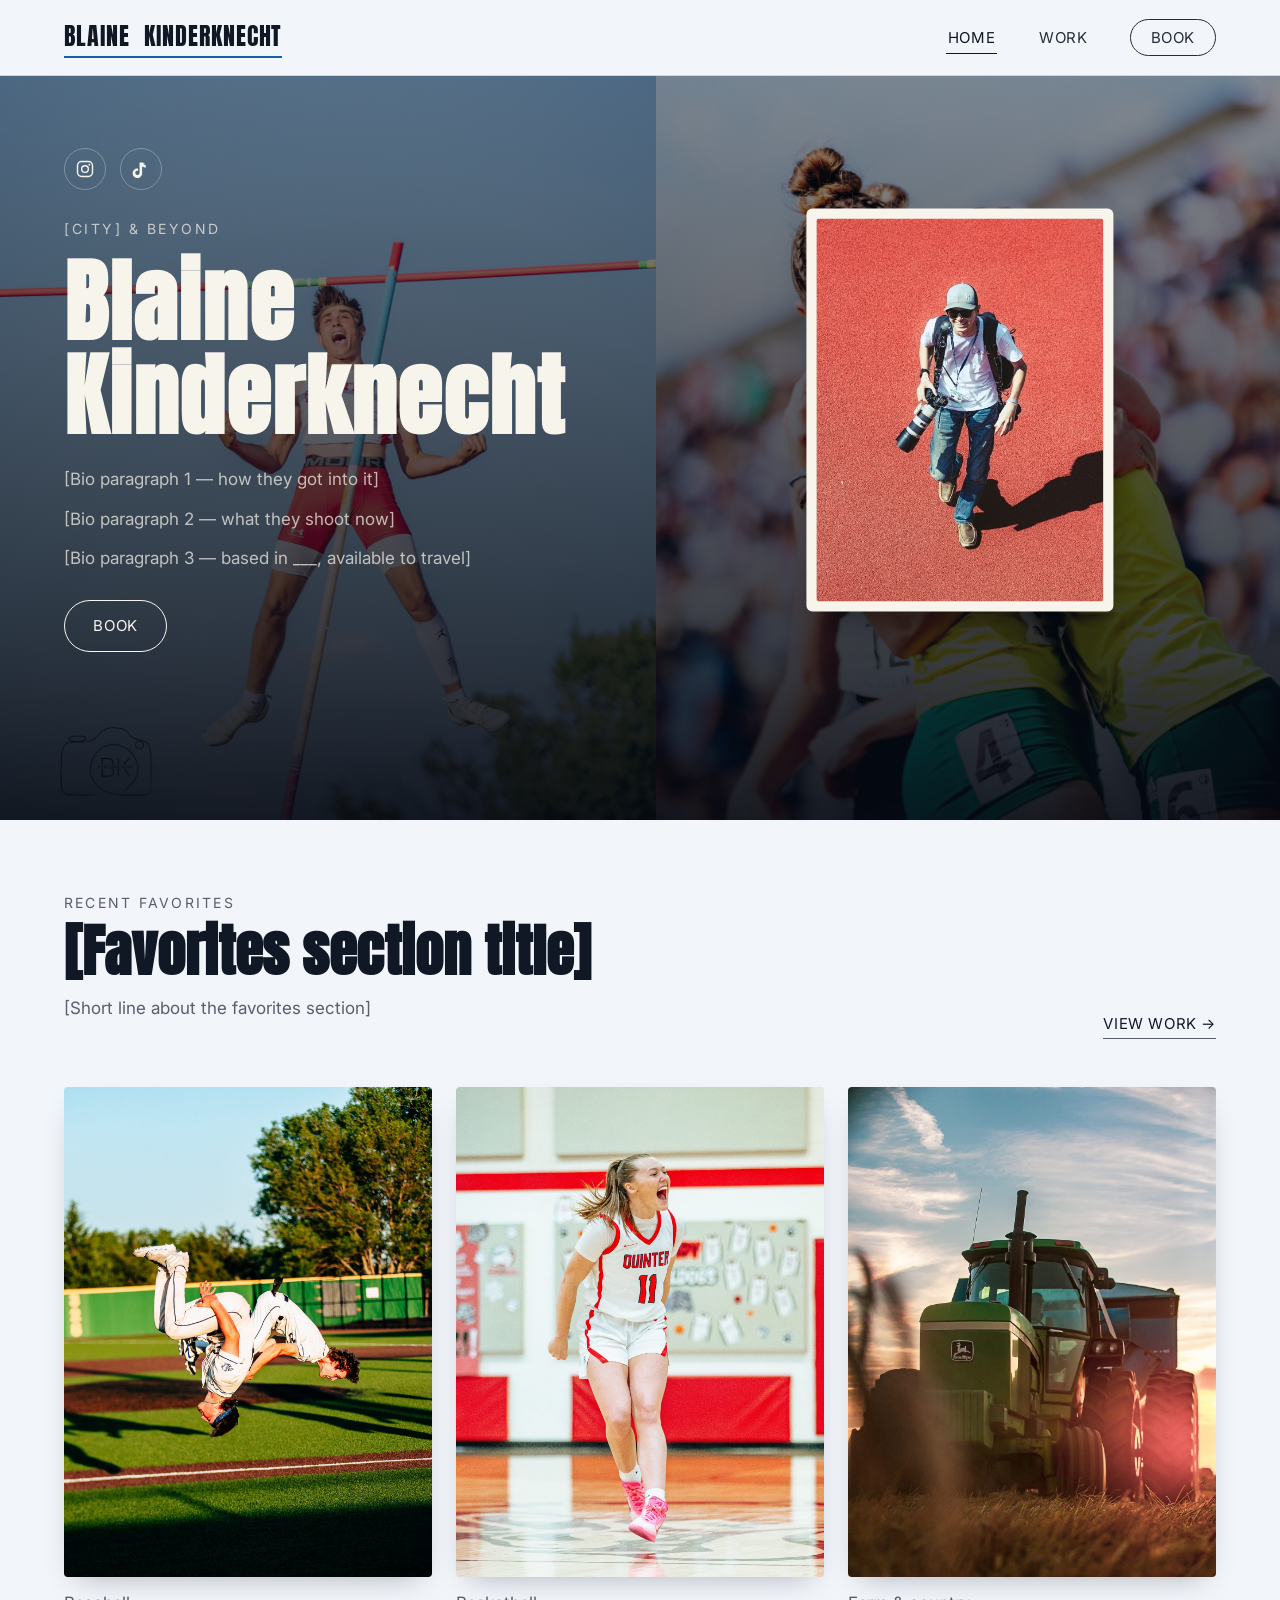
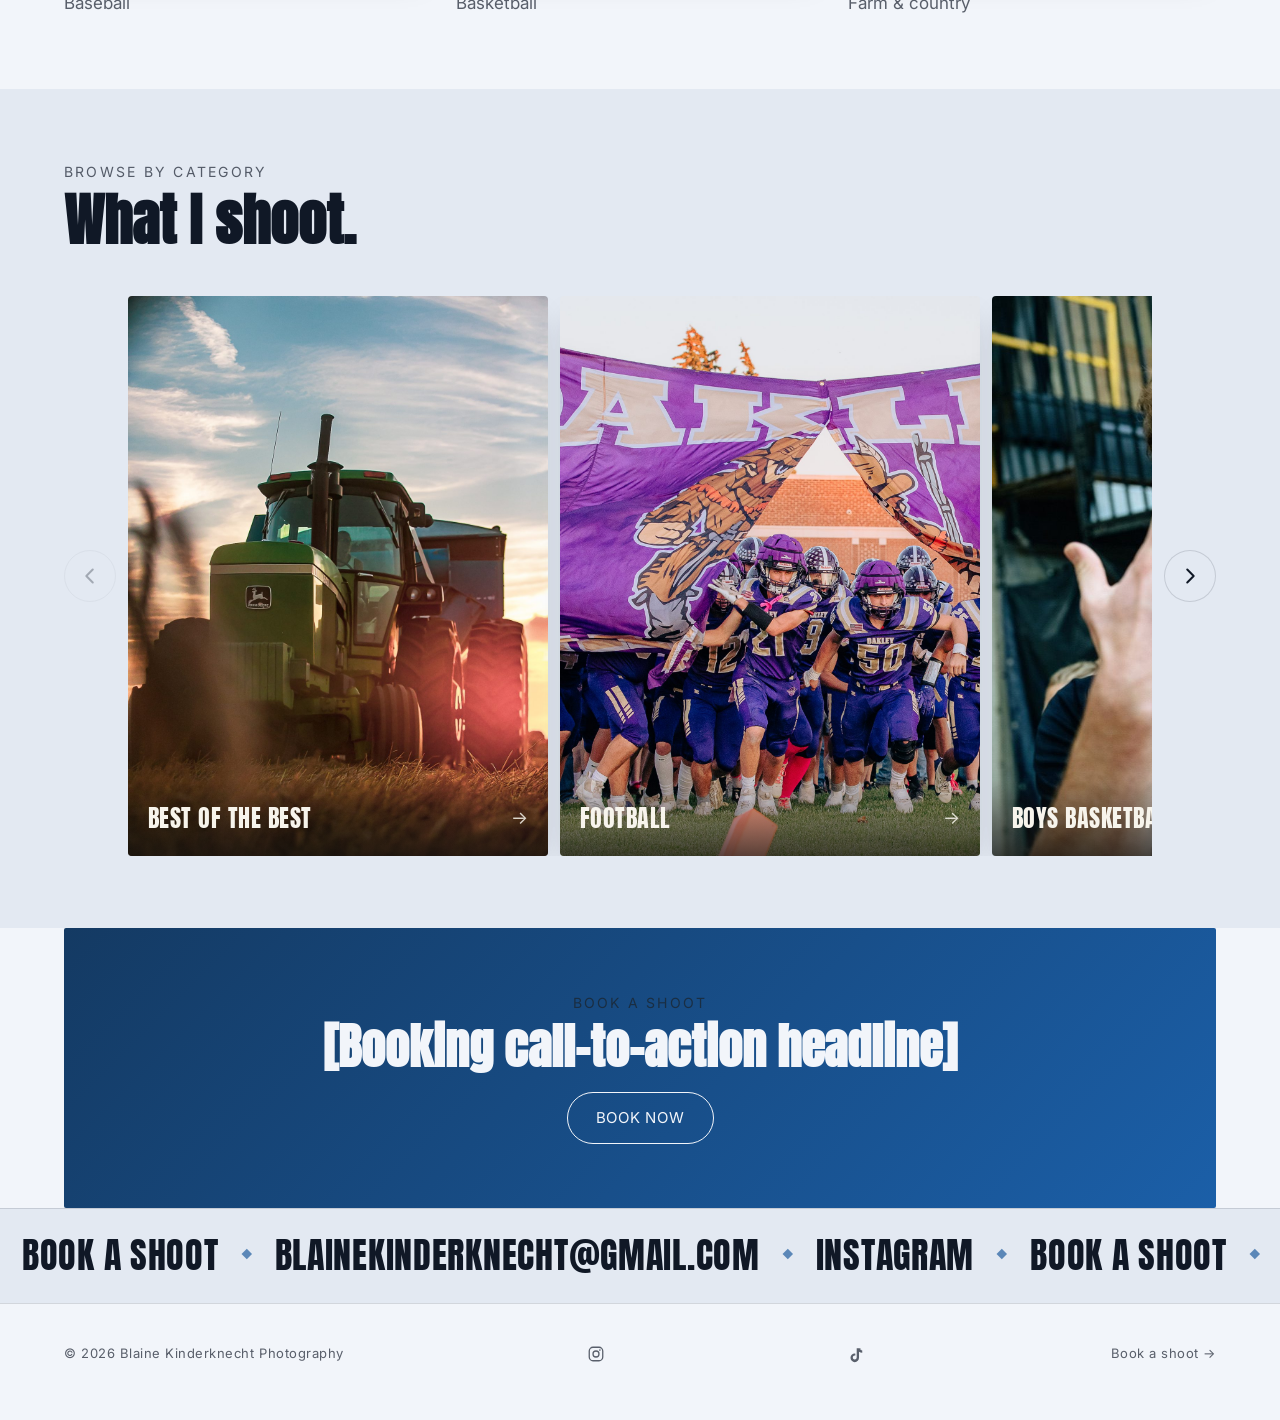
==== index.html @ 85025565 "Fold About into homepage (Sawyer-style photo hero), tighten density, curate photos - Deletes about.h" ====
<!DOCTYPE html>
<html lang="en">
<head>
<meta charset="UTF-8">
<meta name="viewport" content="width=device-width, initial-scale=1.0">
<title>Blaine Kinderknecht — Sports Photographer, Western Kansas</title>
<meta name="description" content="Sports photography based in Western Kansas — high school games, action shots, and prints available. Book Blaine Kinderknecht for your next game.">
<link rel="canonical" href="https://REPLACE-WITH-CLIENT-DOMAIN.netlify.app/">
<meta property="og:type" content="website">
<meta property="og:site_name" content="Blaine Kinderknecht">
<meta property="og:title" content="Blaine Kinderknecht — Sports Photographer, Western Kansas">
<meta property="og:description" content="Sports photography based in Western Kansas — high school games, action shots, and prints available. Book Blaine Kinderknecht for your next game.">
<meta property="og:image" content="https://REPLACE-WITH-CLIENT-DOMAIN.netlify.app/assets/photos/featured-26.jpg">
<meta property="og:url" content="https://REPLACE-WITH-CLIENT-DOMAIN.netlify.app/">
<meta name="twitter:card" content="summary_large_image">
<meta name="twitter:title" content="Blaine Kinderknecht — Sports Photographer, Western Kansas">
<meta name="twitter:description" content="Sports photography based in Western Kansas — high school games, action shots, and prints available. Book Blaine Kinderknecht for your next game.">
<meta name="twitter:image" content="https://REPLACE-WITH-CLIENT-DOMAIN.netlify.app/assets/photos/featured-26.jpg">
<link rel="icon" href="assets/mark.svg" type="image/svg+xml">
<link rel="preconnect" href="https://fonts.googleapis.com">
<link rel="preconnect" href="https://fonts.gstatic.com" crossorigin>
<link href="https://fonts.googleapis.com/css2?family=Anton&family=Inter:wght@400;500&display=swap" rel="stylesheet">
<link rel="stylesheet" href="styles.css?v=7">

<!-- Structured data — tells search engines this is a real local business,
     not just a photo page. Ported from Sawyer's site (2026-07-30 SEO pass),
     filled in with only confirmed facts from the build handoff (Western
     Kansas, sports + prints). City, phone, and TikTok are unconfirmed —
     left bracketed rather than guessed. Heads up: email/phone here
     duplicate content/settings.json and the CMS never rewrites HTML, so
     update this block too if Blaine changes either through the Settings
     panel. -->
<script type="application/ld+json">
{
  "@context": "https://schema.org",
  "@type": "ProfessionalService",
  "@id": "https://REPLACE-WITH-CLIENT-DOMAIN.netlify.app/#business",
  "name": "Blaine Kinderknecht",
  "alternateName": "Blaine Kinderknecht Photography",
  "description": "Sports photography based in Western Kansas — high school games, action photography, and prints available.",
  "url": "https://REPLACE-WITH-CLIENT-DOMAIN.netlify.app/",
  "image": "https://REPLACE-WITH-CLIENT-DOMAIN.netlify.app/assets/photos/featured-26.jpg",
  "email": "blainekinderknecht@gmail.com",
  "telephone": "[CONTACT_PHONE]",
  "address": {
    "@type": "PostalAddress",
    "addressLocality": "[City]",
    "addressRegion": "KS",
    "addressCountry": "US"
  },
  "areaServed": [
    { "@type": "State", "name": "Kansas" }
  ],
  "serviceType": "Sports photography",
  "founder": {
    "@type": "Person",
    "name": "Blaine Kinderknecht"
  },
  "sameAs": [
    "https://www.instagram.com/_bkinderknecht/"
  ]
}
</script>

<!-- Person markup for Blaine, pointed at the business entity above via
     #business. Lived on about.html until that page was folded into
     this one (see .hero-intro below), so the structured data moved
     here rather than being lost with the page. -->
<script type="application/ld+json">
{
  "@context": "https://schema.org",
  "@type": "Person",
  "name": "Blaine Kinderknecht",
  "jobTitle": "Photographer",
  "url": "https://REPLACE-WITH-CLIENT-DOMAIN.netlify.app/",
  "image": "https://REPLACE-WITH-CLIENT-DOMAIN.netlify.app/assets/photos/blaine-portrait.jpg",
  "worksFor": { "@id": "https://REPLACE-WITH-CLIENT-DOMAIN.netlify.app/#business" },
  "homeLocation": {
    "@type": "Place",
    "address": {
      "@type": "PostalAddress",
      "addressLocality": "[City]",
      "addressRegion": "KS",
      "addressCountry": "US"
    }
  },
  "sameAs": [
    "https://www.instagram.com/_bkinderknecht/"
  ]
}
</script>
</head>
<body>

<nav class="site-nav">
  <a href="index.html" class="wordmark">Blaine Kinderknecht</a>
  <button class="nav-toggle" aria-label="Toggle navigation" aria-expanded="false">&#9776;</button>
  <ul class="nav-links">
    <li><a href="index.html" aria-current="page">Home</a></li>
    <li><a href="gallery.html">Work</a></li>
    <li><a href="contact.html" class="nav-book">Book</a></li>
  </ul>
</nav>

<!-- Hero, back to Sawyer's original photo-behind-everything pattern
     per Jack: the two hero photos are the actual background of the
     whole section (see .hero-bg, position: absolute + a dark scrim),
     not a separate band stacked below the intro. Images still come
     from content/settings.json's "heroImages" via #hero-bg-container
     (see script.js's renderHeroImages); only the layout around them
     changed. The two <img> tags are a fallback in case that JSON
     fails to load. -->
<div class="hero">
  <div class="hero-content">
    <nav class="hero-socials" aria-label="Social">
      <a id="hero-instagram" href="https://www.instagram.com/_bkinderknecht/" target="_blank" rel="noopener" aria-label="Instagram">
        <svg viewBox="0 0 24 24" fill="none" stroke="currentColor" stroke-width="1.7"><rect x="3" y="3" width="18" height="18" rx="5"/><circle cx="12" cy="12" r="4"/><circle cx="17.2" cy="6.8" r="1.1" fill="currentColor" stroke="none"/></svg>
      </a>
      <a id="hero-tiktok" href="[TIKTOK_URL]" target="_blank" rel="noopener" aria-label="TikTok">
        <svg viewBox="0 0 24 24" fill="currentColor"><path d="M16.6 5.82c-1.36-1.57-3.24-1.48-3.24-1.48h-3.09v12.4a2.592 2.592 0 0 1-2.59 2.5c-1.42 0-2.6-1.16-2.6-2.6c0-1.72 1.66-3.01 3.37-2.48V11.5c-3.45-.46-6.47 2.22-6.47 5.64c0 3.33 2.76 5.7 5.69 5.7c3.14 0 5.69-2.55 5.69-5.7V9.01a7.35 7.35 0 0 0 4.3 1.38V7.3s-1.88.09-3.24-1.48z"/></svg>
      </a>
    </nav>
    <p id="hero-eyebrow" class="intro-eyebrow">[City] &amp; beyond</p>
    <!-- Nolan-Kruske-style intro per Jack: stacked oversized name +
         bio here in the text column; the framed portrait (below) is
         positioned separately, centered over the second background
         photo specifically — see .hero-portrait-frame's comment.
         The About page is folded into this (it no longer exists).
         The #about-bio / #about-portrait ids are kept deliberately:
         script.js's renderAbout and admin.js's wireAboutEditing find
         their targets by id, not by page, so Blaine still edits the
         bio inline and swaps the portrait by clicking it, saving to
         content/about.json exactly as before. -->
    <div class="hero-intro">
      <h1 id="hero-title" class="intro-title">Blaine Kinderknecht</h1>
      <div id="about-bio" class="intro-bio">
        <p>[Bio paragraph 1 — how he got into it]</p>
        <p>[Bio paragraph 2 — what he shoots now]</p>
        <p>[Bio paragraph 3 — based in ___, available to travel]</p>
      </div>
      <a href="contact.html" class="btn">Book</a>
    </div>
  </div>
  <!-- Matted frame around the portrait, positioned to sit centered
       over the second hero photo (the girls embracing) specifically —
       see .hero-portrait-frame in styles.css for the math. A sibling
       of .hero-content, not nested inside it, since it needs to
       position against the full hero width, not the text column's
       narrower, left-aligned box. -->
  <div class="hero-portrait-frame">
    <img id="about-portrait" class="hero-portrait" src="assets/photos/blaine-portrait.jpg" alt="Blaine Kinderknecht with his camera">
  </div>
  <!-- Full-bleed background photos behind the whole hero (Sawyer's
       original pattern), not a separate band below it. .hero-bg::after
       lays a dark scrim over them so the text/portrait on top stay
       readable regardless of what the photos look like. -->
  <div class="hero-bg" id="hero-bg-container" aria-hidden="true">
    <img src="assets/photos/featured-26.jpg" alt="">
    <img src="assets/photos/featured-05.jpg" alt="">
  </div>
</div>

<!-- Recent favorites: a small highlight reel, not the full gallery —
     pulled from whichever photos are marked as a "Featured tile" in
     the /admin editor (assets/photos/meta.json's bentoSlot field).
     Filled in at load time by script.js. Header row + static
     below-image captions reworked after Squarespace's "McCurry"
     template ("Select Works" section) for inspiration. -->
<section>
  <div class="section-head">
    <div>
      <p id="favorites-kicker" class="section-kicker">Recent favorites</p>
      <h2 id="favorites-title" class="section-title">[Favorites headline].</h2>
      <p id="favorites-copy" class="section-copy">The shots that made the cut — swapped out the moment something better comes off a card.</p>
    </div>
    <a href="gallery.html" class="text-link">View Work &rarr;</a>
  </div>

  <div class="favorites-grid"></div>
</section>

<!-- Category carousel: browse by sport, arrow-navigable. Driven by
     content/taxonomy.json's Sports branch — same tile markup as
     gallery.html's own category picker (renderTileGrid in script.js),
     just laid out as a horizontally scrolling row instead of a grid.
     Each tile links straight into gallery.html's filtered view for
     that category (?path=sports/<slug>). Requested after looking at
     the arrow-paged tile row on Squarespace's "McCurry" demo. -->
<section class="category-carousel-section">
  <div class="section-head">
    <div>
      <p class="section-kicker">Browse by category</p>
      <h2 class="section-title">What I shoot.</h2>
    </div>
  </div>
  <div class="category-carousel-wrap">
    <button type="button" class="carousel-arrow carousel-arrow-prev" aria-label="Previous category">
      <svg viewBox="0 0 24 24" fill="none" stroke="currentColor" stroke-width="2.2" stroke-linecap="round" stroke-linejoin="round" aria-hidden="true"><path d="M15 19l-7-7 7-7"/></svg>
    </button>
    <div class="category-carousel" id="home-category-carousel"></div>
    <button type="button" class="carousel-arrow carousel-arrow-next" aria-label="Next category">
      <svg viewBox="0 0 24 24" fill="none" stroke="currentColor" stroke-width="2.2" stroke-linecap="round" stroke-linejoin="round" aria-hidden="true"><path d="M9 5l7 7-7 7"/></svg>
    </button>
  </div>
</section>

<div class="promo-band">
  <p id="book-promo-kicker" class="section-kicker">Book a shoot</p>
  <h2 id="book-promo-heading">Available to travel. Let's shoot your game.</h2>
  <a href="contact.html" class="btn">Book now</a>
</div>

<!-- Contact marquee — content is built at runtime from
     content/settings.json (renderContactMarquee in script.js), so it
     stays CMS-editable and never hardcodes contact details here. -->
<div class="contact-marquee" id="contact-marquee" hidden>
  <div class="contact-marquee-track" data-marquee-track></div>
</div>

<footer class="site-footer">
  <span id="footer-copyright">&copy; 2026 Blaine Kinderknecht Photography</span>
  <a id="footer-instagram" href="https://www.instagram.com/_bkinderknecht/" target="_blank" rel="noopener" aria-label="Instagram" class="footer-social">
    <svg viewBox="0 0 24 24" fill="none" stroke="currentColor" stroke-width="1.7"><rect x="3" y="3" width="18" height="18" rx="5"/><circle cx="12" cy="12" r="4"/><circle cx="17.2" cy="6.8" r="1.1" fill="currentColor" stroke="none"/></svg>
  </a>
  <a id="footer-tiktok" href="[TIKTOK_URL]" target="_blank" rel="noopener" aria-label="TikTok" class="footer-social">
    <svg viewBox="0 0 24 24" fill="currentColor"><path d="M16.6 5.82c-1.36-1.57-3.24-1.48-3.24-1.48h-3.09v12.4a2.592 2.592 0 0 1-2.59 2.5c-1.42 0-2.6-1.16-2.6-2.6c0-1.72 1.66-3.01 3.37-2.48V11.5c-3.45-.46-6.47 2.22-6.47 5.64c0 3.33 2.76 5.7 5.69 5.7c3.14 0 5.69-2.55 5.69-5.7V9.01a7.35 7.35 0 0 0 4.3 1.38V7.3s-1.88.09-3.24-1.48z"/></svg>
  </a>
  <a href="contact.html">Book a shoot &rarr;</a>
</footer>

<script src="script.js?v=12"></script>
<script src="admin-loader.js?v=2"></script>
</body>
</html>
---- styles.css ----
/* ============================================================
   Sawyer Peralta — Photography
   Canvas color: charcoal, with sail-colored lettering (inverted
   from the original light version — same two tones, dark now
   carries the background and light carries the type). One
   background, nothing competing with it: no accent color, type
   stays quiet, photos carry the energy.

   Structural layout is modeled on colevisuals.co (centered hero
   with social row + CTA, a distinct "browse by category" section
   that hands off to a separate gallery page instead of embedding
   the full grid on the homepage, a promo band, a book-now band) —
   but the visual language (color, type) is Sawyer's own, not
   copied from that site.

   --umber/--umber-dark/--umber-deeper/--cream/--cream-soft names
   are kept as-is on purpose — read them as charcoal/charcoal-
   elevated/charcoal-deepest/sail/sail-soft. --paper is light text
   for spots that sit on a dark photo scrim (captions, lightbox)
   regardless of the overall theme — those scrims are about photo
   legibility, not page theme, so they don't invert.
   ============================================================ */

:root {
  /* Blaine's palette, not a THEMES.md preset: a light, cool-toned
     background — inverted from Sawyer's dark warm charcoal, so this
     reads as a different site at a glance, not just a different dark
     mode — with a confident, saturated true-blue accent (distinct
     from Sawyer's pale sky-blue --baby-blue: #A9D8E8) since Blaine
     asked for blue as his color specifically. --umber/--umber-dark/
     --umber-deeper go light-to-dark-of-the-light-family here (not
     literal charcoal names); --cream/--ink carry the dark body text. */
  --umber: #F2F5FA;
  --umber-dark: #E3E9F2;
  --umber-deeper: #D3DCE8;
  --cream: #101826;
  --ink: #101826;
  --ink-soft: rgba(16, 24, 38, 0.72);
  --cream-soft: rgba(16, 24, 38, 0.68);
  --paper: #F7F4EC;
  --paper-soft: rgba(247, 244, 236, 0.72);
  --hairline: rgba(16, 24, 38, 0.14);
  /* Darker/more saturated than a mid blue would need to be on a dark
     bg — this one has to carry white-ish button/nav text on top of it
     at normal body-text sizes, not just act as a border accent. */
  --baby-blue: #1B5FA8;
  --baby-blue-light: #A9CBEA;
  /* A small tonal range around the main accent, added because the
     placeholder photos (a spread of blues from deep navy to steel)
     read as more "complex"/richer than the site chrome did next to
     them — this gives the permanent UI (nav, promo bands, tile
     borders, hover states) the same tonal variety instead of one
     flat blue reused everywhere. --baby-blue stays the single color
     used for anything that must stay maximally legible (main CTA
     buttons, links) — these two are for texture/variety elsewhere. */
  --accent-deep: #143A63;
  --accent-soft: #5B87B8;

  --font-display: "Anton", "Archivo Black", Impact, sans-serif;
  --font-body: "Inter", "Helvetica Neue", Arial, sans-serif;

  --nav-height: 76px;
  --edge: clamp(20px, 5vw, 64px);
}

* { box-sizing: border-box; }

html { scroll-behavior: smooth; }

body {
  margin: 0;
  background: var(--umber);
  color: var(--cream);
  font-family: var(--font-body);
  font-size: 16px;
  line-height: 1.5;
  -webkit-font-smoothing: antialiased;
}

img, svg { max-width: 100%; display: block; }

a { color: inherit; text-decoration: none; }

button {
  font: inherit;
  color: inherit;
  background: none;
  border: 0;
  padding: 0;
  margin: 0;
  text-align: left;
  cursor: pointer;
  -webkit-appearance: none;
  appearance: none;
}

.visually-hidden {
  position: absolute;
  width: 1px; height: 1px;
  overflow: hidden;
  clip: rect(0 0 0 0);
  white-space: nowrap;
}

/* ---------- Nav ---------- */

.site-nav {
  position: fixed;
  top: 0; left: 0; right: 0;
  height: var(--nav-height);
  display: flex;
  align-items: center;
  justify-content: space-between;
  padding: 0 var(--edge);
  z-index: 100;
  background: var(--umber);
  border-bottom: 1px solid var(--hairline);
}

.site-nav .wordmark {
  font-family: var(--font-display);
  font-size: 24px;
  letter-spacing: 0.04em;
  word-spacing: 0.3em;
  text-transform: uppercase;
  color: var(--cream);
  border-bottom: 2px solid var(--baby-blue);
  padding-bottom: 2px;
}

.site-nav .wordmark span {
  color: var(--cream-soft);
}

.nav-links {
  display: flex;
  align-items: center;
  gap: 40px;
  list-style: none;
  margin: 0;
  padding: 0;
}

.nav-links a {
  font-size: 15px;
  letter-spacing: 0.04em;
  text-transform: uppercase;
  padding: 6px 2px;
  border-bottom: 1px solid transparent;
  transition: border-color 0.2s ease, opacity 0.2s ease;
  opacity: 0.9;
}

.nav-links a:hover,
.nav-links a[aria-current="page"] {
  opacity: 1;
  border-bottom-color: var(--cream);
}

.nav-links .nav-book {
  border: 1px solid var(--cream);
  border-radius: 999px;
  padding: 8px 20px;
}

.nav-links .nav-book:hover {
  background: var(--baby-blue);
  border-color: var(--baby-blue);
  color: var(--umber);
  border-bottom-color: transparent;
}

.nav-toggle {
  display: none;
  background: none;
  border: none;
  color: var(--cream);
  font-size: 24px;
  cursor: pointer;
}

@media (max-width: 760px) {
  .nav-toggle { display: block; }

  .nav-links {
    position: fixed;
    top: 0; right: 0;
    height: 100vh;
    width: min(78vw, 320px);
    flex-direction: column;
    justify-content: center;
    align-items: flex-start;
    gap: 28px;
    padding: 0 var(--edge);
    background: var(--umber-deeper);
    transform: translateX(100%);
    transition: transform 0.32s ease;
  }

  .nav-links.is-open { transform: translateX(0); }

  .nav-links a { font-size: 20px; color: var(--cream); }
  .nav-links .nav-book { border-color: var(--cream); }
}

/* ---------- Hero ----------
   Back to Sawyer's original pattern per Jack: the hero photos are the
   actual background of the whole section (position: absolute, full
   bleed), with a dark scrim over them so the name/bio/portrait on top
   stay legible regardless of what the photos look like — not a
   separate photo band stacked below the intro. Images still come
   from content/settings.json (heroImages) via #hero-bg-container;
   only the layout changed, not how script.js fills them in. */

.hero {
  position: relative;
  overflow: hidden;
  min-height: min(92vh, 820px);
  padding-top: var(--nav-height);
  /* Fallback color if the photos fail to load — not visible once
     they're in place. */
  background: var(--umber-deeper);
}

.hero-content {
  position: relative;
  z-index: 1;
  text-align: left;
  max-width: 1200px;
  padding: 72px var(--edge) 56px;
}

/* Nolan-Kruske-style intro: stacked oversized name + bio in the text
   column. Just text flow now, not a grid with the portrait — see
   .hero-portrait-frame below for why that moved out. */
.hero-intro {
  max-width: 720px;
}

/* Matte frame around the portrait, same idea as a physical print
   mounted in a paper mat: now that the whole hero is a busy photo
   background, a borderless portrait had no edge to separate it from
   that backdrop. --paper (not --cream) on purpose — this is the
   fixed light tone used anywhere something sits directly on the dark
   photo scrim, same as the text below, so it doesn't flip dark if the
   site's day/night theme ever changes.

   Positioned absolutely against .hero (not the grid it used to share
   with the text) so it can center on the second background photo
   specifically: .hero-bg splits exactly two images 50/50 (flex: 1 1 0
   each), so the second one spans 50%–100% of the hero's width — its
   own center is 75%. A sibling of .hero-content in the markup, not
   nested inside it, since .hero-content is a left-aligned, narrower
   box (its own max-width) and positioning against that wouldn't line
   up with the actual image underneath. */
.hero-portrait-frame {
  position: absolute;
  left: 75%;
  top: 50%;
  transform: translate(-50%, -50%);
  z-index: 1;
  width: clamp(240px, 24vw, 360px);
  background: var(--paper);
  padding: 10px;
  border-radius: 6px;
  box-shadow: 0 20px 40px -16px rgba(5, 9, 18, 0.55);
}

.hero-portrait {
  width: 100%;
  aspect-ratio: 3 / 4;
  object-fit: cover;
  border-radius: 3px;
  display: block;
}

.intro-bio { margin: 0 0 28px; }

.intro-bio p {
  color: var(--paper-soft);
  font-size: 17px;
  max-width: 560px;
  margin: 0 0 14px;
}

.hero-socials {
  display: flex;
  justify-content: flex-start;
  gap: 14px;
  margin-bottom: 28px;
}

.hero-bg {
  position: absolute;
  inset: 0;
  display: flex;
  z-index: 0;
  background: var(--umber-deeper);
}

.hero-bg img {
  /* Equal-width panels regardless of count — 1, 2, or 3 images all
     split the row evenly (no fixed width, which only worked for
     exactly 2). */
  flex: 1 1 0;
  height: 100%;
  object-fit: cover;
}

.hero-bg::after {
  content: "";
  position: absolute;
  inset: 0;
  background: linear-gradient(180deg, rgba(5, 9, 18, 0.4) 0%, rgba(5, 9, 18, 0.78) 78%, rgba(5, 9, 18, 0.92) 100%);
}

@media (max-width: 760px) {
  .hero { min-height: 0; }
  .hero-content { padding: 56px var(--edge) 40px; }
  /* The 75%-of-hero-width centering only means something in the
     two-image desktop split — on a narrow screen it'd land the frame
     awkwardly over/behind the text. Drops back to normal flow: text
     first, portrait below at a natural size.
     position: relative, not static — .hero-bg is position: absolute
     with z-index: 0, and an unpositioned (static) element doesn't
     participate in z-index stacking at all, so it would paint behind
     the absolutely-positioned photo regardless of DOM order and
     disappear completely. relative with no offset keeps the exact
     same normal-flow box position while still establishing a
     stacking context, so its z-index: 1 (inherited from the base
     rule) actually takes effect. */
  .hero-portrait-frame {
    position: relative;
    /* left/top: 75%/50% are inherited from the base (desktop) rule —
       relative positioning honors offsets (static doesn't), so
       without resetting these too the element still shifts 75% of
       its container's width to the right from its normal position,
       even with the transform cancelled. */
    left: auto;
    top: auto;
    transform: none;
    width: min(100%, 320px);
    margin: 24px 0 0;
  }
}

.hero-socials a {
  width: 42px;
  height: 42px;
  border-radius: 999px;
  border: 1px solid rgba(247, 244, 236, 0.3);
  display: flex;
  align-items: center;
  justify-content: center;
  transition: border-color 0.2s ease, transform 0.2s ease;
  color: var(--paper);
}

.hero-socials a:hover {
  border-color: var(--paper);
  transform: translateY(-2px);
}

.hero-socials svg { width: 20px; height: 20px; }

.intro-eyebrow {
  font-size: 14px;
  letter-spacing: 0.18em;
  text-transform: uppercase;
  color: var(--paper-soft);
  margin: 0 0 16px;
}

.intro-title {
  /* Oversized on purpose — the McCurry reference leads with type at
     dramatic scale instead of a photo, so this is the site's visual
     centerpiece, not just a headline. Letter-spacing bumped up from
     near-zero — Anton is a very tightly-set condensed font, and at
     this size near-zero tracking let some letter pairs visually
     touch. */
  font-family: var(--font-display);
  /* Max is 104px, not the old 148px: "Kinderknecht" in Anton runs
     ~7.4em wide, and .hero-intro's own max-width (720px) is narrower
     than that at anything past 104px — this is the largest size that
     still fits the column on one line, keeping the name a clean
     two-line stack. */
  font-size: clamp(40px, 7vw, 104px);
  min-width: 0;
  /* Was 0.92 — tight enough that when the name wraps to two lines
     ("Blaine" / "Kinderknecht"), the second line's ascenders/dots
     collided with the first line's descenders. */
  line-height: 1.05;
  letter-spacing: 0.02em;
  margin: 0 0 24px;
  color: var(--paper);
}

/* .hero-content sits on .hero-bg::after's dark scrim regardless of
   theme (see comment above .hero-bg::after), so its .btn needs the
   theme-independent --paper treatment, not the normal themed .btn
   colors used everywhere else on the site. */
.hero-content .btn {
  border-color: var(--paper);
  color: var(--paper);
}

.hero-content .btn:hover {
  color: var(--umber);
}

/* ---------- Bento grid ----------
   Reused for the "Recent Favorites" strip further down the page —
   varying tile sizes on purpose, one gap size, one radius, one crop
   rule (object-fit: cover) holds it together no matter how the
   sizes are mixed. */

.bento-grid {
  display: grid;
  grid-template-columns: repeat(4, 1fr);
  grid-template-rows: repeat(6, minmax(90px, 12vw));
  grid-template-areas:
    "a a b c"
    "a a b c"
    "a a d e"
    "f g g g"
    "f g g g"
    "h g g g";
  gap: 6px;
}

.bento-item {
  position: relative;
  display: block;
  overflow: hidden;
  background: var(--umber-dark);
}

.bento-item img {
  width: 100%;
  height: 100%;
  object-fit: cover;
  transition: transform 0.5s ease;
}

.bento-item:hover img { transform: scale(1.04); }

.bento-item .cap {
  position: absolute;
  left: 0; right: 0; bottom: 0;
  padding: 14px;
  font-size: 12px;
  letter-spacing: 0.06em;
  text-transform: uppercase;
  color: var(--paper);
  background: linear-gradient(to top, rgba(20,18,15,0.65), transparent);
  opacity: 0;
  transition: opacity 0.2s ease;
}

.bento-item:hover .cap { opacity: 1; }

/* Two "big" frames (a, g), the rest deliberately smaller and
   mismatched (b/c/d/e/f/h) — sized by hand so the grid tiles
   perfectly with no leftover gaps. */
.bento-item.item-a { grid-area: a; }
.bento-item.item-b { grid-area: b; }
.bento-item.item-c { grid-area: c; }
.bento-item.item-d { grid-area: d; }
.bento-item.item-e { grid-area: e; }
.bento-item.item-f { grid-area: f; }
.bento-item.item-g { grid-area: g; }
.bento-item.item-h { grid-area: h; }

/* item-a and item-e hold tall portrait photos inside wide, short
   boxes — a plain center crop cut the runner down to just his head
   and the wrestler down to just his legs. Shifting the crop window
   keeps the actual subject in frame instead of the empty background
   around them. */
.bento-item.item-a img { object-position: center 85%; }
.bento-item.item-e img { object-position: center 12%; }

@media (max-width: 760px) {
  .bento-grid {
    grid-template-columns: repeat(2, 1fr);
    grid-template-rows: repeat(9, minmax(110px, 30vw));
    grid-template-areas:
      "a a"
      "a a"
      "b c"
      "d e"
      "g g"
      "g g"
      "g g"
      "f h";
  }
}

/* ---------- Buttons / links ---------- */

.btn {
  display: inline-flex;
  align-items: center;
  gap: 10px;
  font-size: 15px;
  letter-spacing: 0.05em;
  text-transform: uppercase;
  padding: 14px 28px;
  border: 1px solid var(--cream);
  border-radius: 999px;
  transition: background 0.2s ease, color 0.2s ease;
}

.btn:hover {
  background: var(--baby-blue);
  border-color: var(--baby-blue);
  color: var(--umber);
}

.text-link {
  display: inline-flex;
  align-items: center;
  gap: 8px;
  font-size: 15px;
  letter-spacing: 0.04em;
  text-transform: uppercase;
  border-bottom: 1px solid var(--cream-soft);
  padding-bottom: 2px;
  transition: border-color 0.2s ease;
}

.text-link:hover { border-color: var(--cream); }

/* ---------- Sections ---------- */

section {
  /* Was 100px — tightened so sections read as a denser, fuller page
     rather than isolated blocks floating in a lot of empty space. */
  padding: 72px var(--edge);
}

.section-head {
  display: flex;
  justify-content: space-between;
  align-items: flex-end;
  flex-wrap: wrap;
  gap: 20px;
  margin-bottom: 48px;
}

.section-kicker {
  font-size: 14px;
  letter-spacing: 0.16em;
  text-transform: uppercase;
  color: var(--cream-soft);
  margin: 0 0 10px;
}

.section-title {
  font-family: var(--font-display);
  font-size: clamp(34px, 5vw, 56px);
  margin: 0;
  line-height: 1;
}

.section-copy {
  max-width: 560px;
  color: var(--cream-soft);
  font-size: 17px;
}

/* ---------- Promo bands (about teaser + book CTA) ----------
   Two distinct-background bands sandwiching the category browse
   section, same rhythm as colevisuals' preset-shop promo and
   "where I'll be / book me" bands — text-driven, no photos, so
   they read as calm interruptions between the photo-heavy areas. */

.promo-band {
  margin: 0 var(--edge);
  padding: 64px var(--edge);
  border-radius: 2px;
  background: linear-gradient(135deg, var(--accent-deep), var(--baby-blue));
  color: var(--umber);
  text-align: center;
}

.promo-band .section-kicker {
  text-align: center;
  color: rgba(28, 27, 24, 0.6);
}

.promo-band h2 {
  font-family: var(--font-display);
  font-size: clamp(30px, 4.5vw, 48px);
  line-height: 1.02;
  margin: 0 auto 20px;
  max-width: 720px;
  color: var(--umber);
}

.promo-band p.section-copy {
  margin: 0 auto 28px;
  text-align: center;
  color: rgba(28, 27, 24, 0.72);
}

.promo-band .btn {
  border-color: var(--umber);
  color: var(--umber);
}

.promo-band .btn:hover {
  background: #000;
  color: var(--baby-blue);
  border-color: #000;
}

.promo-band .text-link {
  color: var(--umber);
  border-bottom-color: rgba(28, 27, 24, 0.4);
}

.promo-band .text-link:hover { border-bottom-color: var(--umber); }

/* ---------- Category browse (gallery.html) ----------
   The tile picker that used to sit on the homepage — now it lives
   here instead and doubles as this page's category filter for the
   grid below (see script.js wireGalleryInteractions), replacing the
   old plain pill-tab list. */

.category-tiles {
  display: grid;
  grid-template-columns: repeat(3, 1fr);
  gap: 10px;
}

.category-tile {
  position: relative;
  aspect-ratio: 4 / 3;
  overflow: hidden;
  display: block;
  background: var(--umber-dark);
  border-radius: 4px;
  box-shadow: 0 12px 28px -14px rgba(16, 24, 38, 0.35);
  transition: box-shadow 0.3s ease;
}

.category-tile:hover {
  box-shadow: 0 18px 34px -14px rgba(16, 24, 38, 0.45);
}

.category-tile.is-active {
  /* Keeps the depth shadow (first value) and adds the active ring
     (second) — box-shadow is one property, so without listing both
     here the active state would flatten back out. */
  box-shadow: 0 12px 28px -14px rgba(16, 24, 38, 0.35), 0 0 0 3px var(--accent-soft) inset;
}

.category-tile img {
  width: 100%;
  height: 100%;
  object-fit: cover;
  transition: transform 0.5s ease;
}

.category-tile:hover img { transform: scale(1.05); }

.category-tile .tile-label {
  position: absolute;
  left: 0; right: 0; bottom: 0;
  padding: 20px;
  display: flex;
  align-items: center;
  justify-content: space-between;
  font-family: var(--font-display);
  font-size: 24px;
  letter-spacing: 0.02em;
  text-transform: uppercase;
  color: var(--paper);
  background: linear-gradient(to top, rgba(20,18,15,0.7), transparent);
}

.category-tile .tile-label .arrow {
  font-family: var(--font-body);
  font-size: 18px;
  opacity: 0.85;
  transition: transform 0.2s ease;
}

.category-tile:hover .tile-label .arrow { transform: translateX(4px); }

@media (max-width: 900px) {
  .category-tiles { grid-template-columns: repeat(2, 1fr); }
}

@media (max-width: 540px) {
  .category-tiles { grid-template-columns: 1fr; }
}

/* ---------- Recent favorites (homepage) ----------
   Pulled from whichever photos are marked as a "Featured tile" in
   the admin editor (the same bentoSlot field used to power the old
   homepage grid). Reworked after Squarespace's "McCurry" template
   ("Select Works" section) for inspiration: 3 columns instead of 4,
   and a plain caption sitting below each photo instead of a
   hover-only overlay — reads as a real "select works" index rather
   than a hover-to-discover mosaic. */

.favorites-grid {
  display: grid;
  grid-template-columns: repeat(3, 1fr);
  gap: 24px;
}

.favorite-item {
  display: flex;
  flex-direction: column;
  gap: 14px;
}

.favorite-item img {
  width: 100%;
  aspect-ratio: 3 / 4;
  object-fit: cover;
  background: var(--umber-dark);
  border-radius: 4px;
  /* Depth instead of a flat cutout floating on the page background —
     part of addressing "feels bland/empty" without adding content. */
  box-shadow: 0 12px 28px -14px rgba(16, 24, 38, 0.35);
  transition: transform 0.5s ease, box-shadow 0.3s ease;
}

.favorite-item:hover img {
  box-shadow: 0 18px 34px -14px rgba(16, 24, 38, 0.45);
}

.favorite-item:hover img { transform: scale(1.03); }

.favorite-item .cap {
  font-size: 17px;
  color: var(--cream-soft);
}

@media (max-width: 760px) {
  .favorites-grid { grid-template-columns: repeat(2, 1fr); }
}

/* ---------- Category carousel (homepage) ----------
   Same .category-tile/.placeholder-tile markup as gallery.html's own
   category picker (both come from renderTileGrid in script.js), just
   laid out as a horizontally scrolling, arrow-paged row instead of a
   grid — so this rule set only overrides layout (width, scroll
   behavior), not the tile's own look. */

.category-carousel-section {
  /* A tinted band instead of the same flat page background as every
     other section — breaks up the page's rhythm a bit instead of one
     unbroken flat color from hero to footer. */
  background: var(--umber-dark);
}

.category-carousel-wrap {
  position: relative;
  display: flex;
  align-items: center;
  gap: 12px;
}

.category-carousel {
  display: flex;
  gap: 12px;
  overflow-x: auto;
  scroll-snap-type: x mandatory;
  scroll-behavior: smooth;
  flex: 1 1 auto;
  /* Hide the scrollbar — the arrow buttons are the intended way to
     page through, dragging/trackpad-scrolling still works either way. */
  scrollbar-width: none;
}

.category-carousel::-webkit-scrollbar { display: none; }

.category-carousel .category-tile,
.category-carousel .placeholder-tile {
  flex: 0 0 clamp(300px, 34vw, 420px);
  aspect-ratio: 3 / 4;
  scroll-snap-align: start;
}

/* Real SVG chevrons rather than the &larr;/&rarr; text glyphs these
   started as — the text arrows rendered at whatever weight the body
   font happened to have and looked spindly next to Anton's heavy
   display type. These keep a fixed 2.2 stroke at any size. */
.carousel-arrow {
  flex: 0 0 auto;
  display: flex;
  align-items: center;
  justify-content: center;
  width: 52px;
  height: 52px;
  border-radius: 999px;
  border: 1px solid var(--hairline);
  background: var(--umber-dark);
  color: var(--cream);
  cursor: pointer;
  transition: background 0.2s ease, border-color 0.2s ease, color 0.2s ease,
    transform 0.2s ease, opacity 0.2s ease;
}

.carousel-arrow svg {
  width: 22px;
  height: 22px;
  display: block;
}

.carousel-arrow:hover {
  background: var(--accent-deep);
  border-color: var(--accent-deep);
  color: var(--paper);
  transform: scale(1.06);
}

.carousel-arrow:active { transform: scale(0.96); }

.carousel-arrow:focus-visible {
  outline: 2px solid var(--baby-blue);
  outline-offset: 3px;
}

/* Set by wireCarouselArrows() once the row hits either end — the
   button stays in the layout (so the row doesn't shift) but reads as
   unavailable instead of silently doing nothing on click. */
.carousel-arrow[disabled] {
  opacity: 0.3;
  cursor: default;
  transform: none;
  background: none;
}

@media (max-width: 600px) {
  .carousel-arrow { display: none; }
}

/* ---------- Gallery tree (gallery.html) ----------
   The gallery is now a small browsable tree instead of one flat list:
   Gallery → Sports → High School → Football → (photos), etc. Every
   level below the top is a fresh page load (gallery.html?path=...),
   not an in-page filter — simpler and more reliable than trying to
   fake multiple levels of filtering in one page. See script.js
   (initGalleryTree and friends). */

.crumb-trail {
  display: flex;
  flex-wrap: wrap;
  align-items: center;
  gap: 8px;
  margin-bottom: 32px;
  font-size: 13px;
  letter-spacing: 0.04em;
  text-transform: uppercase;
  color: var(--cream-soft);
}

.crumb-trail a { border-bottom: 1px solid transparent; }
.crumb-trail a:hover { border-bottom-color: var(--cream-soft); }
.crumb-trail .crumb-sep { opacity: 0.5; }
.crumb-trail .crumb-current { color: var(--cream); }

/* Placeholder tiles/icons — used two ways: (1) as the tile for a
   branch that has no real photos yet (e.g. "Professional" shown
   inside the Sports tile grid) — still a real, clickable link; and
   (2) as the three static "coming soon" icons shown once you're
   inside an empty branch — not clickable, just a placeholder. */

.placeholder-tile {
  position: relative;
  aspect-ratio: 4 / 3;
  overflow: hidden;
  display: flex;
  align-items: center;
  justify-content: center;
  flex-direction: column;
  gap: 10px;
  background: var(--umber-dark);
  border: 1px dashed var(--hairline);
  color: var(--cream-soft);
}

.placeholder-tile svg {
  width: 28px;
  height: 28px;
  opacity: 0.5;
}

.placeholder-tile .tile-label {
  position: static;
  background: none;
  padding: 0;
  font-family: var(--font-display);
  font-size: 18px;
  letter-spacing: 0.04em;
  text-transform: uppercase;
  color: var(--cream-soft);
}

a.placeholder-tile:hover {
  border-color: var(--cream-soft);
  color: var(--cream);
}

a.placeholder-tile:hover .tile-label { color: var(--cream); }

/* ---------- Category hero (leaf pages — Football, Nature, etc.) ----------
   A large photo behind a bold title, with a light parallax drift as
   you scroll (see script.js wireParallax). Falls back to a plain
   gradient placeholder when a category has no photo yet (e.g. Soccer,
   until Sawyer shoots one). */

.category-hero {
  position: relative;
  height: 56vh;
  min-height: 380px;
  margin-top: var(--nav-height);
  overflow: hidden;
  display: flex;
  align-items: center;
  justify-content: center;
}

.category-hero[hidden] { display: none; }

.category-hero-bg {
  position: absolute;
  inset: -12% 0;
  z-index: 0;
}

.category-hero-bg img {
  width: 100%;
  height: 100%;
  object-fit: cover;
  will-change: transform;
}

.category-hero-bg.is-placeholder {
  background: linear-gradient(160deg, var(--umber-dark), var(--umber));
  display: flex;
  align-items: center;
  justify-content: center;
}

.category-hero-bg.is-placeholder svg {
  width: 64px;
  height: 64px;
  color: var(--cream-soft);
  opacity: 0.35;
}

.category-hero::after {
  content: "";
  position: absolute;
  inset: 0;
  z-index: 1;
  background: linear-gradient(180deg, rgba(28,27,24,0.35) 0%, rgba(28,27,24,0.78) 100%);
}

.category-hero-content {
  position: relative;
  z-index: 2;
  text-align: center;
}

.category-hero-title {
  font-family: var(--font-display);
  font-size: clamp(52px, 10vw, 128px);
  line-height: 0.95;
  letter-spacing: 0.01em;
  text-transform: uppercase;
  color: var(--paper);
  margin: 0;
}

.category-hero-note {
  margin: 14px 0 0;
  font-size: 14px;
  letter-spacing: 0.08em;
  text-transform: uppercase;
  color: var(--paper-soft);
}

.empty-state {
  padding: 48px 0;
  text-align: center;
  color: var(--cream-soft);
  font-size: 16px;
}

/* Masonry, not a uniform crop wall: each photo keeps its own aspect
   ratio (CSS columns + break-inside: avoid) instead of every tile
   being force-cropped to the same 4:5 box. Deliberately different
   rhythm from a plain grid — reads as a real print portfolio rather
   than a template. */
.gallery-grid {
  column-count: 3;
  column-gap: 10px;
  margin-top: 48px;
}

.gallery-item {
  position: relative;
  display: block;
  width: 100%;
  break-inside: avoid;
  margin-bottom: 10px;
  overflow: hidden;
  cursor: pointer;
  background: var(--umber-dark);
  border-radius: 4px;
  box-shadow: 0 12px 28px -14px rgba(16, 24, 38, 0.35);
  scroll-margin-top: calc(var(--nav-height, 72px) + 100px);
}

/* Briefly flashes when a bento tile deep-links here, so it's obvious
   which photo you jumped to. */
.gallery-item.is-highlighted {
  box-shadow: 0 0 0 3px var(--cream) inset;
}
.gallery-item.is-highlighted::after {
  content: "";
  position: absolute;
  inset: 0;
  background: var(--cream);
  opacity: 0.3;
  animation: highlight-fade 1.6s ease forwards;
}
@keyframes highlight-fade {
  0% { opacity: 0.3; }
  100% { opacity: 0; }
}

.gallery-item img {
  width: 100%;
  height: auto;
  display: block;
  transition: transform 0.5s ease;
}

.gallery-item:hover img { transform: scale(1.05); }

.gallery-item .cap {
  position: absolute;
  left: 0; right: 0; bottom: 0;
  padding: 16px;
  font-size: 13px;
  letter-spacing: 0.06em;
  text-transform: uppercase;
  color: var(--paper);
  background: linear-gradient(to top, rgba(20,18,15,0.65), transparent);
  opacity: 0;
  transition: opacity 0.2s ease;
}

.gallery-item:hover .cap { opacity: 1; }

.gallery-item[hidden] { display: none; }

@media (max-width: 900px) {
  .gallery-grid { column-count: 2; }
}

@media (max-width: 540px) {
  .gallery-grid { column-count: 1; }
}

/* ---------- Lightbox ---------- */

.lightbox {
  position: fixed;
  inset: 0;
  z-index: 200;
  background: rgba(20, 18, 15, 0.94);
  display: flex;
  align-items: center;
  justify-content: center;
  padding: 40px;
}

.lightbox[hidden] { display: none; }

.lightbox img {
  max-height: 88vh;
  max-width: 100%;
}

.lightbox-close {
  position: absolute;
  top: 24px; right: 32px;
  background: none;
  border: none;
  color: var(--paper);
  font-size: 32px;
  cursor: pointer;
  line-height: 1;
}

/* ---------- About ----------
   Portrait bleeds to the viewport edge instead of sitting boxed and
   centered — the negative margin cancels out the section's normal
   --edge gutter just for this row, and .about-copy's right padding
   adds it back so the text column still reads at the usual inset.
   Same "photo panel + accent-bordered text panel" language as the
   homepage hero split, so the two pages feel like one system. */

.about-layout {
  display: grid;
  grid-template-columns: minmax(280px, 38%) 1fr;
  gap: 0;
  align-items: stretch;
  margin: 0 calc(-1 * var(--edge));
}

.about-layout img {
  border-radius: 0;
  width: 100%;
  height: 100%;
  min-height: 480px;
  object-fit: cover;
}

.about-copy {
  padding: 48px calc(var(--edge) + 8px) 48px 56px;
  border-left: 3px solid var(--accent-deep);
  display: flex;
  flex-direction: column;
  justify-content: center;
}

.about-copy p { color: var(--cream-soft); font-size: 17px; }

@media (max-width: 800px) {
  .about-layout {
    grid-template-columns: 1fr;
    margin: 0;
  }

  .about-layout img { min-height: 340px; }

  .about-copy {
    padding: 32px 0 0;
    border-left: none;
    border-top: 3px solid var(--accent-deep);
    margin-top: 32px;
  }
}

/* ---------- Contact ---------- */

.contact-wrap {
  max-width: 640px;
}

.contact-form {
  display: flex;
  flex-direction: column;
  gap: 22px;
  margin-top: 40px;
}

.form-row {
  display: grid;
  grid-template-columns: 1fr 1fr;
  gap: 22px;
}

@media (max-width: 560px) {
  .form-row { grid-template-columns: 1fr; }
}

.contact-form label,
.contact-form legend {
  font-size: 13px;
  letter-spacing: 0.08em;
  text-transform: uppercase;
  color: var(--cream-soft);
  margin-bottom: 6px;
  padding: 0;
  display: block;
}

.contact-form fieldset {
  border: 0;
  padding: 0;
  margin: 0;
}

/* Preset shoot-type pills — same idea as colevisuals.co's service-type
   picker: a real (visually hidden) radio input per option, so this
   still works with no JS. .pill-label needs to out-rank the generic
   ".contact-form label" rule above (same properties, different look),
   hence the extra .contact-form prefix here for specificity. */
.pill-group {
  display: flex;
  flex-wrap: wrap;
  gap: 10px;
}

/* .visually-hidden's own width/height lose to ".contact-form input"'s
   width:100% (higher specificity — class+element beats one class),
   which left these radios sitting on top of their own pill labels as
   invisible full-width strips. Re-pin the size here (specific enough
   to win) and belt-and-suspenders it with pointer-events:none so a
   click always reaches the visible label, not the input underneath. */
.contact-form .pill-radio {
  width: 1px;
  height: 1px;
  pointer-events: none;
}

.contact-form .pill-label {
  display: inline-block;
  cursor: pointer;
  padding: 10px 20px;
  border: 1px solid var(--cream-soft);
  border-radius: 999px;
  font-size: 14px;
  letter-spacing: 0.04em;
  text-transform: uppercase;
  color: var(--cream);
  margin-bottom: 0;
  transition: background 0.2s ease, color 0.2s ease, border-color 0.2s ease;
}

.contact-form .pill-label:hover { border-color: var(--cream); }

.pill-radio:checked + .pill-label {
  background: var(--cream);
  color: var(--umber);
  border-color: var(--cream);
}

.pill-radio:focus-visible + .pill-label {
  outline: 2px solid var(--cream);
  outline-offset: 2px;
}

.contact-form .field-hint {
  font-size: 12px;
  color: var(--cream-soft);
  margin: 4px 0 0;
}

.contact-form input,
.contact-form textarea {
  width: 100%;
  background: transparent;
  border: none;
  border-bottom: 1px solid var(--cream-soft);
  color: var(--cream);
  font-family: var(--font-body);
  font-size: 17px;
  padding: 10px 2px;
}

.contact-form input:focus,
.contact-form textarea:focus {
  outline: none;
  border-bottom-color: var(--cream);
}

.contact-form textarea { resize: vertical; min-height: 120px; }

.form-status {
  margin: 0;
  font-size: 14px;
  min-height: 1.4em;
  color: var(--cream-soft);
}

.form-status.is-ok { color: var(--baby-blue); }
.form-status.is-error { color: #E8877A; }

.contact-direct {
  margin-top: 48px;
  padding-top: 32px;
  border-top: 1px solid var(--hairline);
  font-size: 15px;
  color: var(--cream-soft);
}

.contact-direct a { border-bottom: 1px solid var(--cream-soft); }

/* ---------- Reveal on scroll ----------
   The hiding is scoped to html.js-anim, which script.js adds itself.
   That's deliberate: if the JS never runs, never loads, or throws before
   that line, this rule simply doesn't apply and every bit of the client's
   content renders normally. Never hide content in a way that depends on
   JS running correctly to undo it. */

[data-reveal] {
  transition: opacity 0.8s cubic-bezier(.2,.9,.2,1),
              transform 0.8s cubic-bezier(.2,.9,.2,1);
}

html.js-anim [data-reveal]:not(.is-in) {
  opacity: 0;
  transform: translateY(18px);
}

/* Logged-in owner: no reveals at all, so nothing is ever mid-fade or
   off-screen-invisible while they're trying to click into it and edit. */
html.is-admin [data-reveal],
html.is-admin [data-reveal]:not(.is-in) {
  opacity: 1 !important;
  transform: none !important;
  transition: none !important;
}

@media (prefers-reduced-motion: reduce) {
  html.js-anim [data-reveal]:not(.is-in) { opacity: 1; transform: none; }
  [data-reveal] { transition: none; }
}

/* ---------- Contact marquee ----------
   A scrolling strip of real, clickable contact links that sits just
   above the footer. Content comes from settings.json at runtime
   (renderContactMarquee in script.js), so the client edits it through
   the CMS Settings modal like anything else — nothing hardcoded here.

   The loop works because the track holds the same set of links twice
   and animates to translateX(-50%): half the track is exactly one set,
   so it's seamless at any width, with no JS running per frame. */

.contact-marquee {
  overflow: hidden;
  padding: 20px 0;
  background: var(--umber-dark);
  border-top: 1px solid var(--hairline);
}

.contact-marquee-track {
  display: flex;
  width: max-content;
  animation: cmScroll var(--cm-duration, 32s) linear infinite;
}

/* Stop on hover/keyboard-focus — these are links people need to
   actually click, so a moving target would be hostile. */
.contact-marquee:hover .contact-marquee-track,
.contact-marquee:focus-within .contact-marquee-track {
  animation-play-state: paused;
}

.cm-set { display: flex; align-items: center; }

.cm-item {
  font-family: var(--font-display);
  font-size: clamp(19px, 2.8vw, 38px);
  text-transform: uppercase;
  letter-spacing: 0.02em;
  white-space: nowrap;
  padding: 0 22px;
  color: var(--cream);
  transition: color 0.3s ease;
}

.cm-item:hover { color: var(--accent-deep); }

.cm-sep {
  color: var(--accent-soft);
  font-size: 11px;
  transform: translateY(-2px);
}

@keyframes cmScroll {
  from { transform: translateX(0); }
  to   { transform: translateX(-50%); }
}

@media (prefers-reduced-motion: reduce) {
  /* No scroll: show one static, centered, wrapping row instead. */
  .contact-marquee-track {
    animation: none;
    width: 100%;
    flex-wrap: wrap;
    justify-content: center;
  }
  .cm-set[aria-hidden="true"] { display: none; }
  .cm-set { flex-wrap: wrap; justify-content: center; }
}

/* ---------- Footer ---------- */

.site-footer {
  padding: 40px var(--edge) 56px;
  display: flex;
  align-items: center;
  justify-content: space-between;
  flex-wrap: wrap;
  gap: 16px;
  font-size: 13px;
  letter-spacing: 0.04em;
  color: var(--cream-soft);
  border-top: 1px solid var(--hairline);
}

.site-footer a { border-bottom: 1px solid transparent; }
.site-footer a:hover { border-bottom-color: var(--cream-soft); }

.footer-social {
  display: inline-flex;
  align-items: center;
  color: var(--cream-soft);
  border-bottom: none !important;
}
.footer-social:hover { color: var(--cream); }
.footer-social svg { width: 18px; height: 18px; }
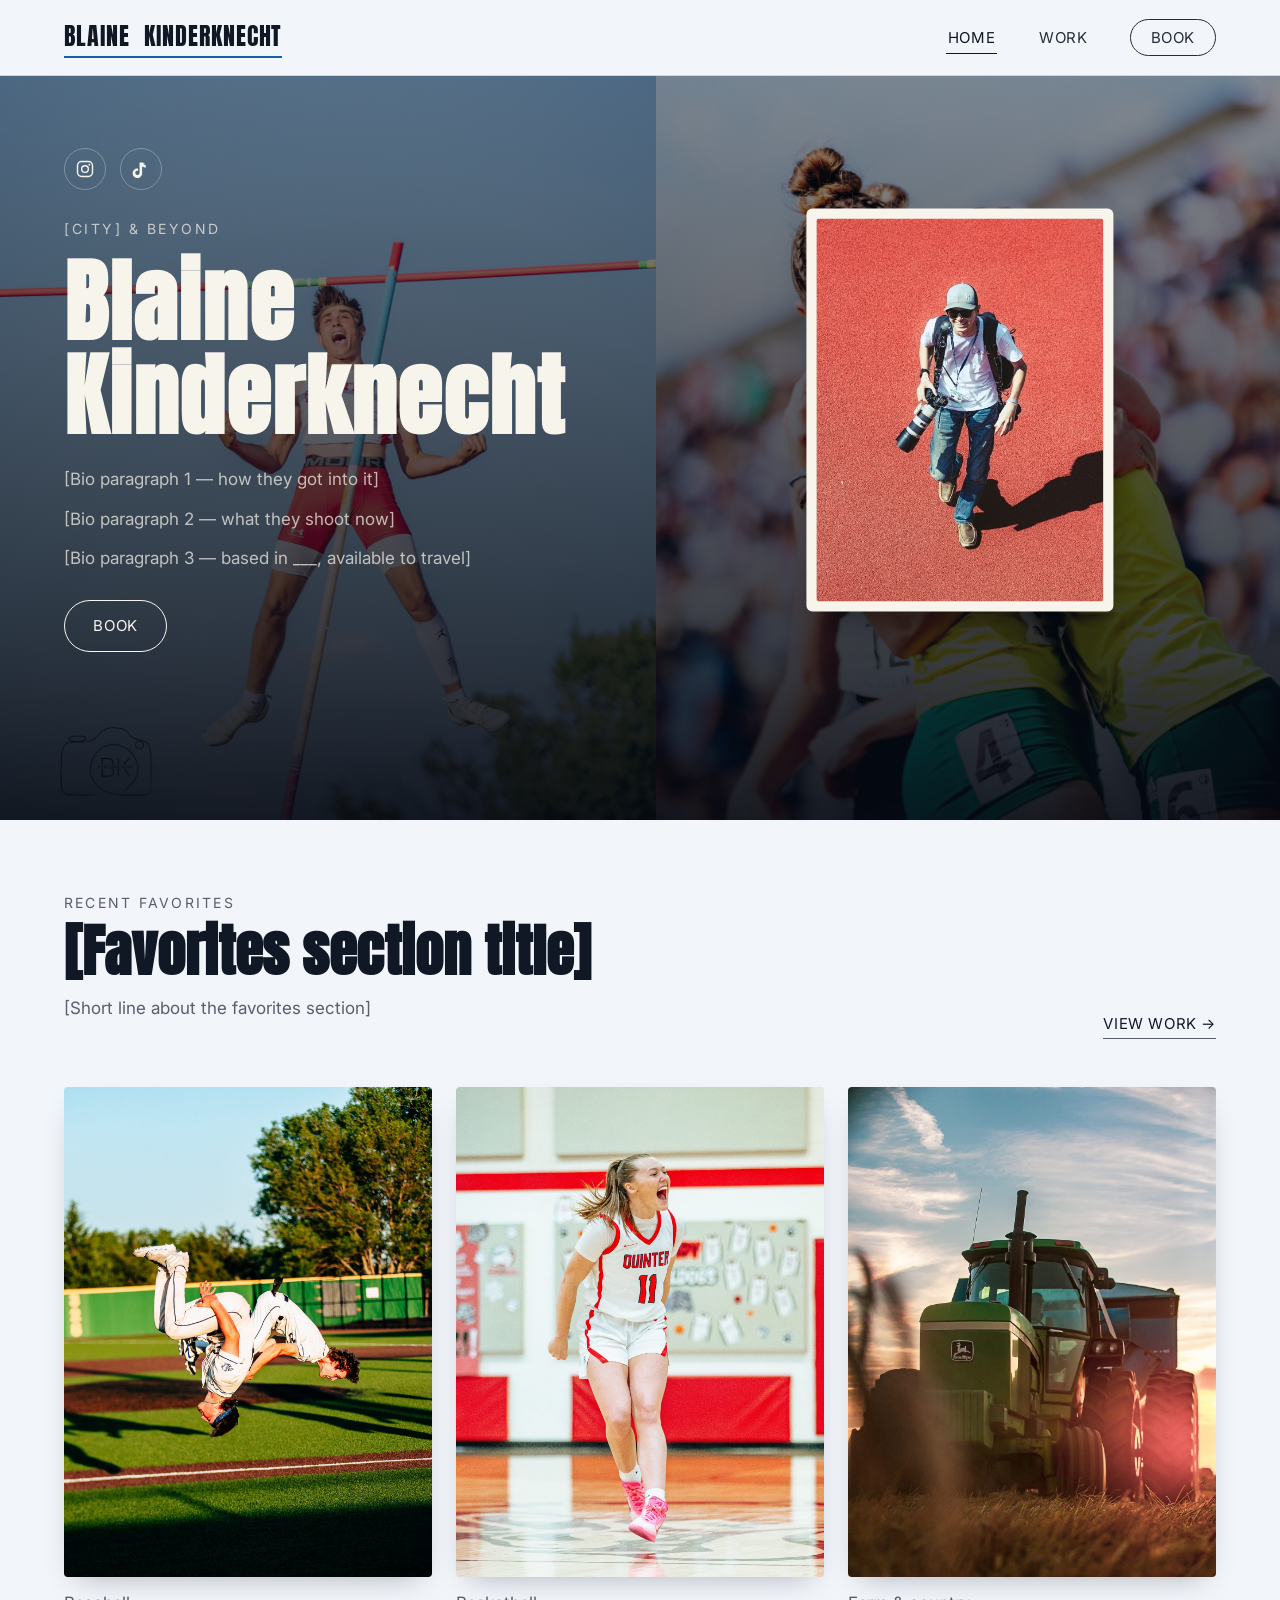
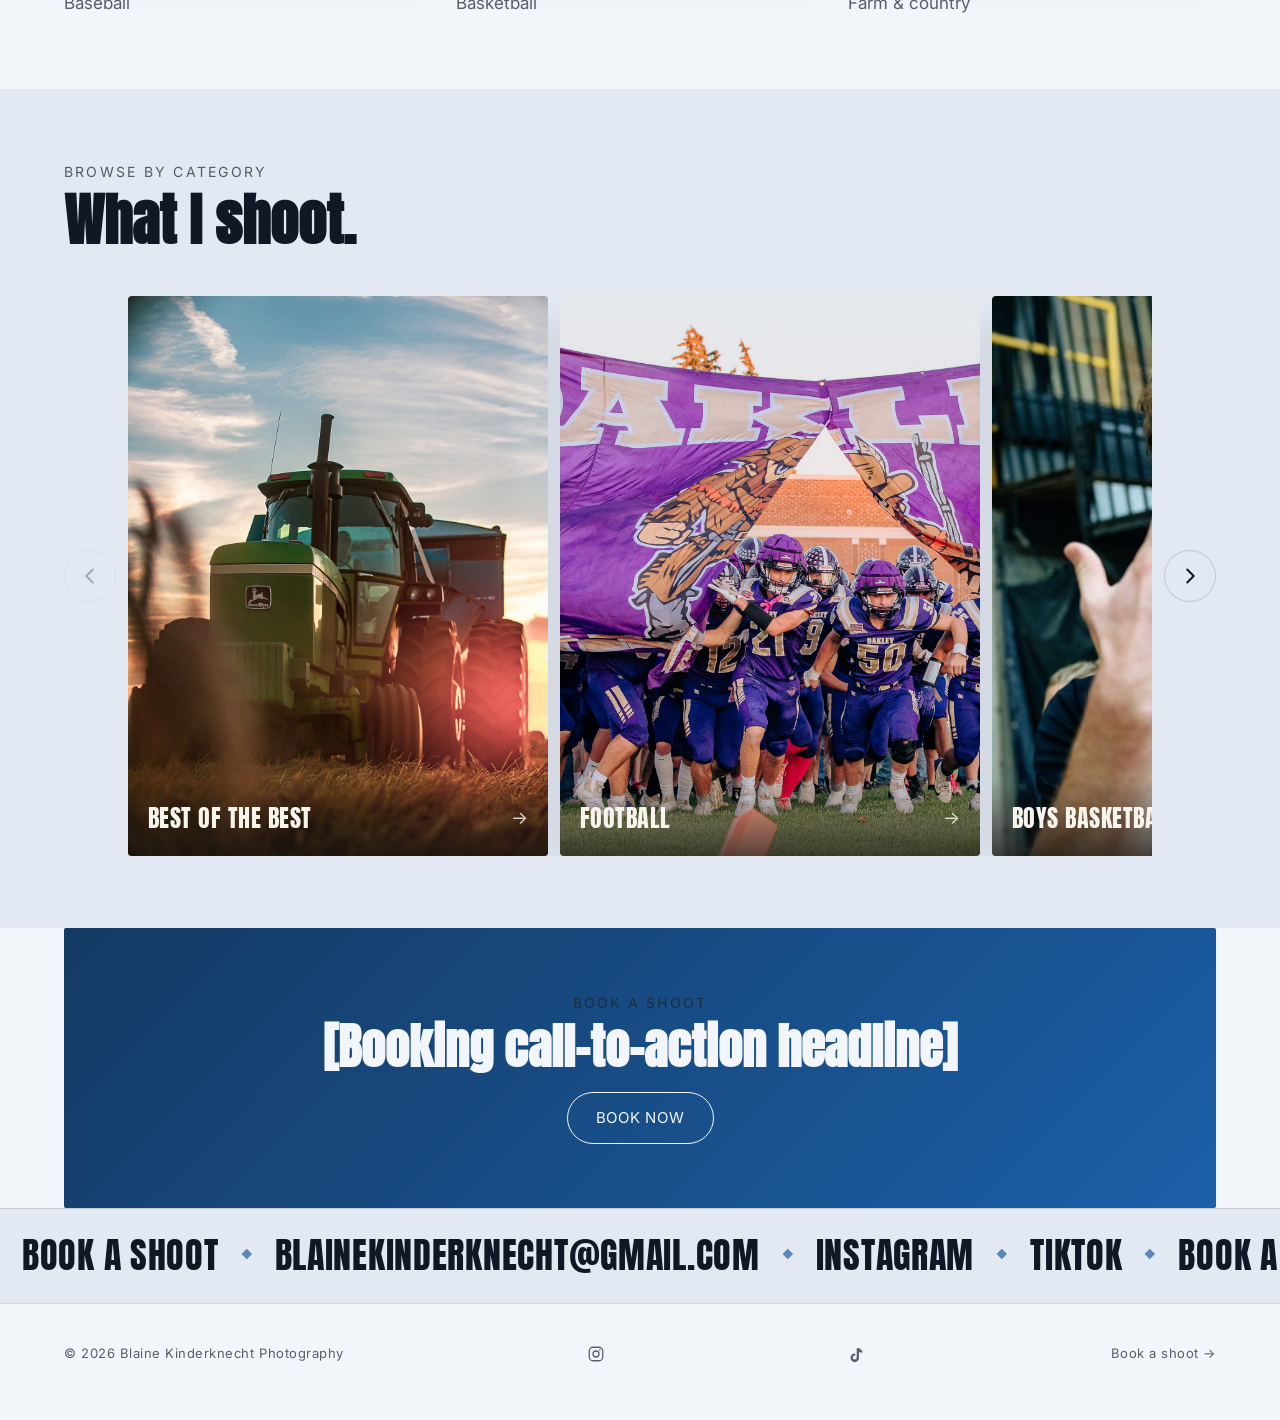
==== commit e6893e54: "Fix two double-commit save bugs, add Blaine's real TikTok - Fixes two pre-existing bugs where a sing" ====
--- a/index.html
+++ b/index.html
@@ -25,8 +25,9 @@
 <!-- Structured data — tells search engines this is a real local business,
      not just a photo page. Ported from Sawyer's site (2026-07-30 SEO pass),
      filled in with only confirmed facts from the build handoff (Western
-     Kansas, sports + prints). City, phone, and TikTok are unconfirmed —
-     left bracketed rather than guessed. Heads up: email/phone here
+     Kansas, sports + prints). City and phone are still unconfirmed —
+     left bracketed rather than guessed; TikTok (@blainek7) is now
+     confirmed and filled in. Heads up: email/phone here
      duplicate content/settings.json and the CMS never rewrites HTML, so
      update this block too if Blaine changes either through the Settings
      panel. -->
@@ -57,7 +58,8 @@
     "name": "Blaine Kinderknecht"
   },
   "sameAs": [
-    "https://www.instagram.com/_bkinderknecht/"
+    "https://www.instagram.com/_bkinderknecht/",
+    "https://www.tiktok.com/@blainek7"
   ]
 }
 </script>
@@ -85,7 +87,8 @@
     }
   },
   "sameAs": [
-    "https://www.instagram.com/_bkinderknecht/"
+    "https://www.instagram.com/_bkinderknecht/",
+    "https://www.tiktok.com/@blainek7"
   ]
 }
 </script>
@@ -116,7 +119,7 @@
       <a id="hero-instagram" href="https://www.instagram.com/_bkinderknecht/" target="_blank" rel="noopener" aria-label="Instagram">
         <svg viewBox="0 0 24 24" fill="none" stroke="currentColor" stroke-width="1.7"><rect x="3" y="3" width="18" height="18" rx="5"/><circle cx="12" cy="12" r="4"/><circle cx="17.2" cy="6.8" r="1.1" fill="currentColor" stroke="none"/></svg>
       </a>
-      <a id="hero-tiktok" href="[TIKTOK_URL]" target="_blank" rel="noopener" aria-label="TikTok">
+      <a id="hero-tiktok" href="https://www.tiktok.com/@blainek7" target="_blank" rel="noopener" aria-label="TikTok">
         <svg viewBox="0 0 24 24" fill="currentColor"><path d="M16.6 5.82c-1.36-1.57-3.24-1.48-3.24-1.48h-3.09v12.4a2.592 2.592 0 0 1-2.59 2.5c-1.42 0-2.6-1.16-2.6-2.6c0-1.72 1.66-3.01 3.37-2.48V11.5c-3.45-.46-6.47 2.22-6.47 5.64c0 3.33 2.76 5.7 5.69 5.7c3.14 0 5.69-2.55 5.69-5.7V9.01a7.35 7.35 0 0 0 4.3 1.38V7.3s-1.88.09-3.24-1.48z"/></svg>
       </a>
     </nav>
@@ -222,7 +225,7 @@
   <a id="footer-instagram" href="https://www.instagram.com/_bkinderknecht/" target="_blank" rel="noopener" aria-label="Instagram" class="footer-social">
     <svg viewBox="0 0 24 24" fill="none" stroke="currentColor" stroke-width="1.7"><rect x="3" y="3" width="18" height="18" rx="5"/><circle cx="12" cy="12" r="4"/><circle cx="17.2" cy="6.8" r="1.1" fill="currentColor" stroke="none"/></svg>
   </a>
-  <a id="footer-tiktok" href="[TIKTOK_URL]" target="_blank" rel="noopener" aria-label="TikTok" class="footer-social">
+  <a id="footer-tiktok" href="https://www.tiktok.com/@blainek7" target="_blank" rel="noopener" aria-label="TikTok" class="footer-social">
     <svg viewBox="0 0 24 24" fill="currentColor"><path d="M16.6 5.82c-1.36-1.57-3.24-1.48-3.24-1.48h-3.09v12.4a2.592 2.592 0 0 1-2.59 2.5c-1.42 0-2.6-1.16-2.6-2.6c0-1.72 1.66-3.01 3.37-2.48V11.5c-3.45-.46-6.47 2.22-6.47 5.64c0 3.33 2.76 5.7 5.69 5.7c3.14 0 5.69-2.55 5.69-5.7V9.01a7.35 7.35 0 0 0 4.3 1.38V7.3s-1.88.09-3.24-1.48z"/></svg>
   </a>
   <a href="contact.html">Book a shoot &rarr;</a>
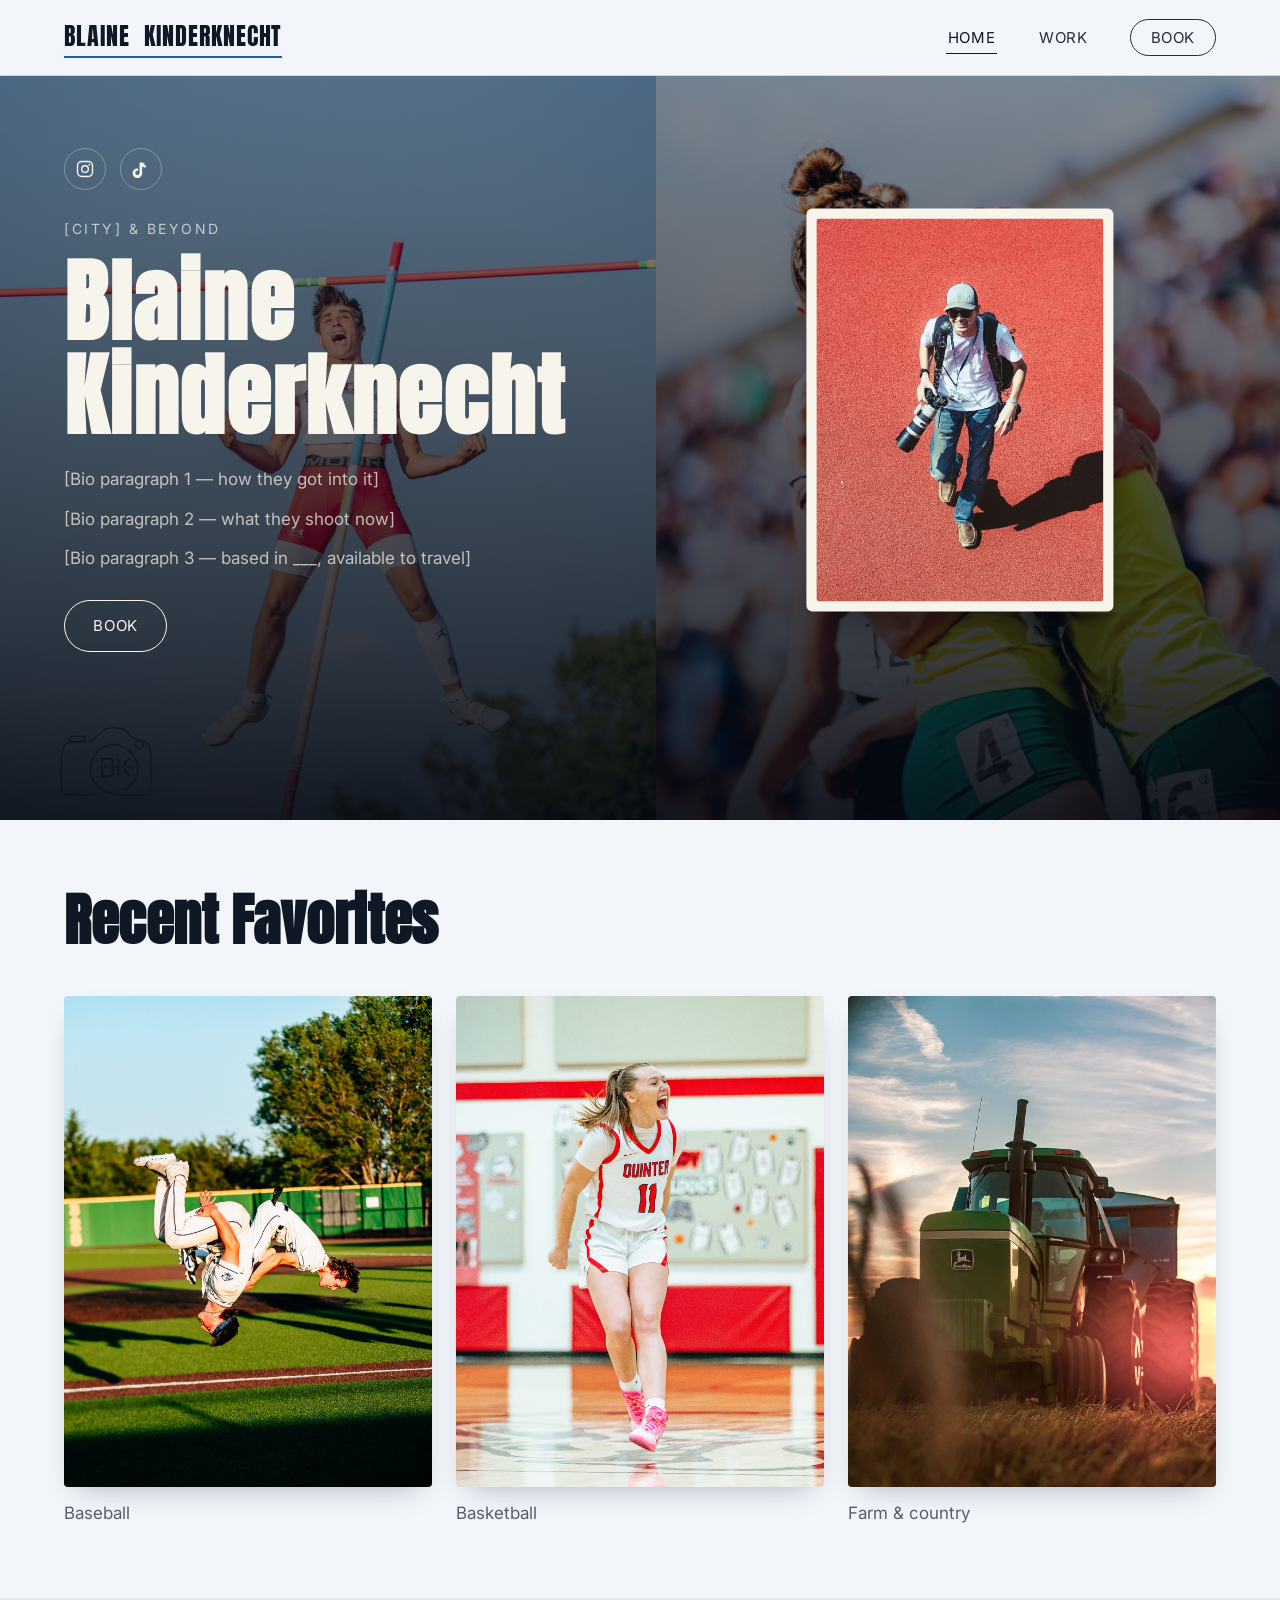
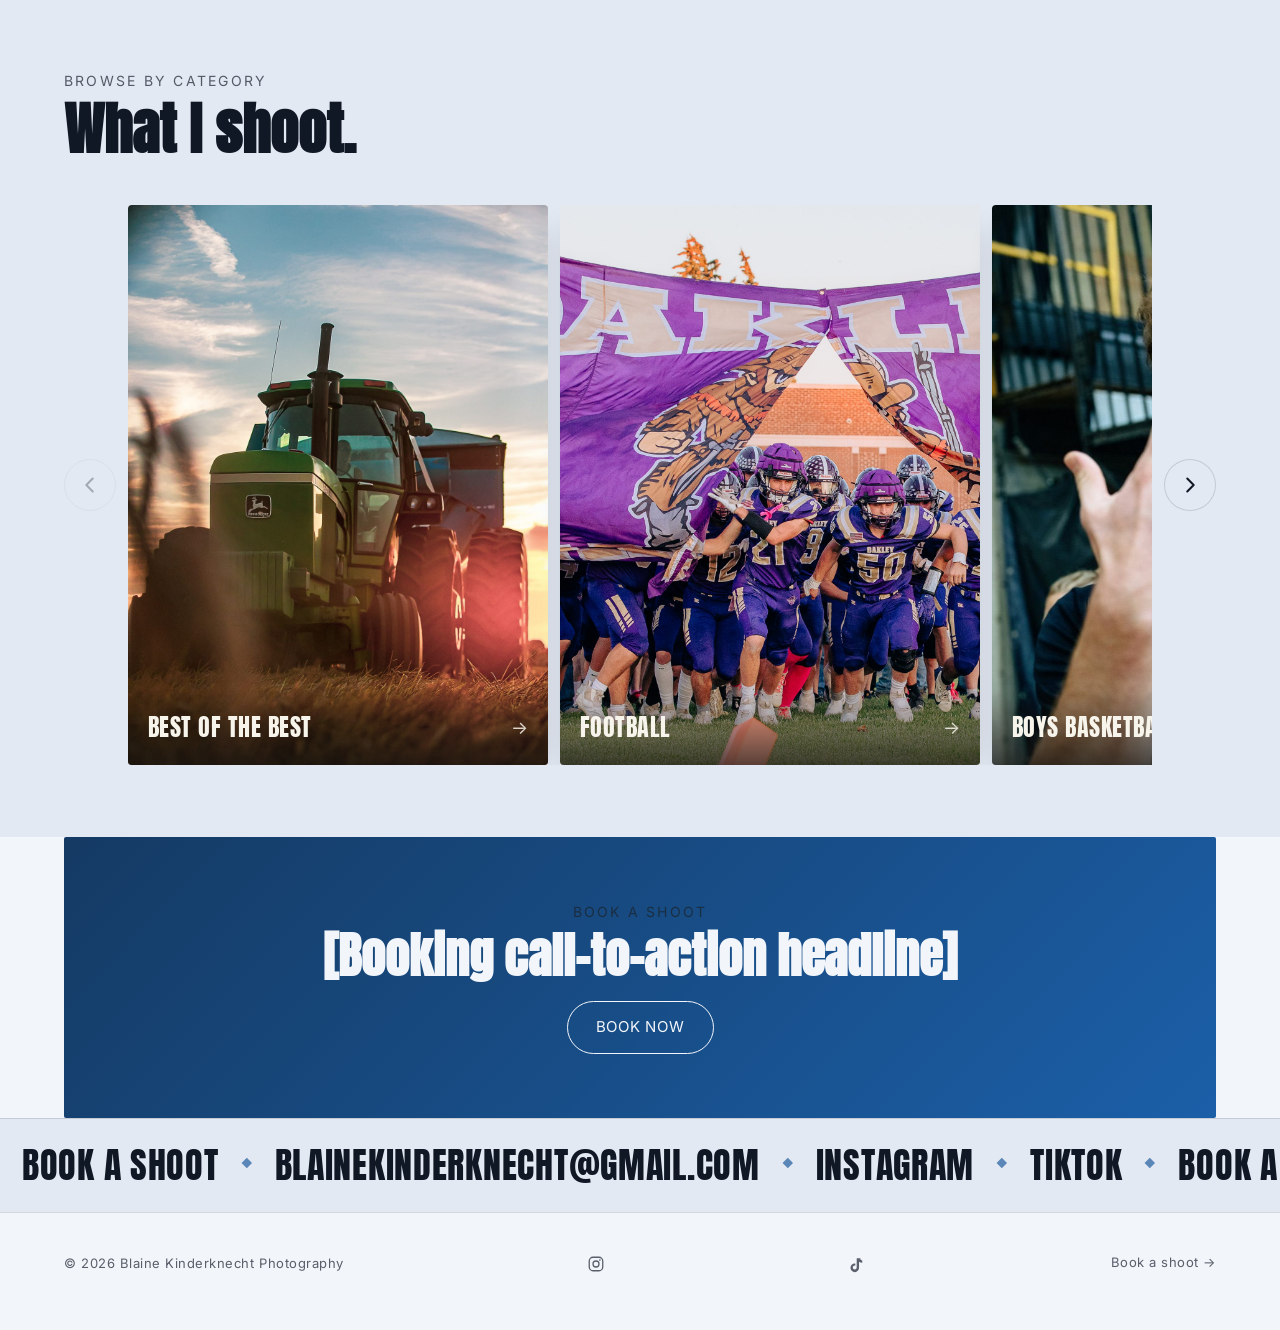
==== commit 7e8ecc5d: "Simplify Recent Favorites header to just the large title Per Jack's call: the section now shows only" ====
--- a/index.html
+++ b/index.html
@@ -166,17 +166,14 @@
 <!-- Recent favorites: a small highlight reel, not the full gallery —
      pulled from whichever photos are marked as a "Featured tile" in
      the /admin editor (assets/photos/meta.json's bentoSlot field).
-     Filled in at load time by script.js. Header row + static
-     below-image captions reworked after Squarespace's "McCurry"
-     template ("Select Works" section) for inspiration. -->
+     Filled in at load time by script.js. Just the kicker + large
+     title per Jack's call — the descriptive copy line and "View Work"
+     link were removed. -->
 <section>
   <div class="section-head">
     <div>
-      <p id="favorites-kicker" class="section-kicker">Recent favorites</p>
-      <h2 id="favorites-title" class="section-title">[Favorites headline].</h2>
-      <p id="favorites-copy" class="section-copy">The shots that made the cut — swapped out the moment something better comes off a card.</p>
+      <h2 id="favorites-title" class="section-title">Recent Favorites</h2>
     </div>
-    <a href="gallery.html" class="text-link">View Work &rarr;</a>
   </div>
 
   <div class="favorites-grid"></div>
@@ -231,7 +228,7 @@
   <a href="contact.html">Book a shoot &rarr;</a>
 </footer>
 
-<script src="script.js?v=12"></script>
+<script src="script.js?v=14"></script>
 <script src="admin-loader.js?v=2"></script>
 </body>
 </html>
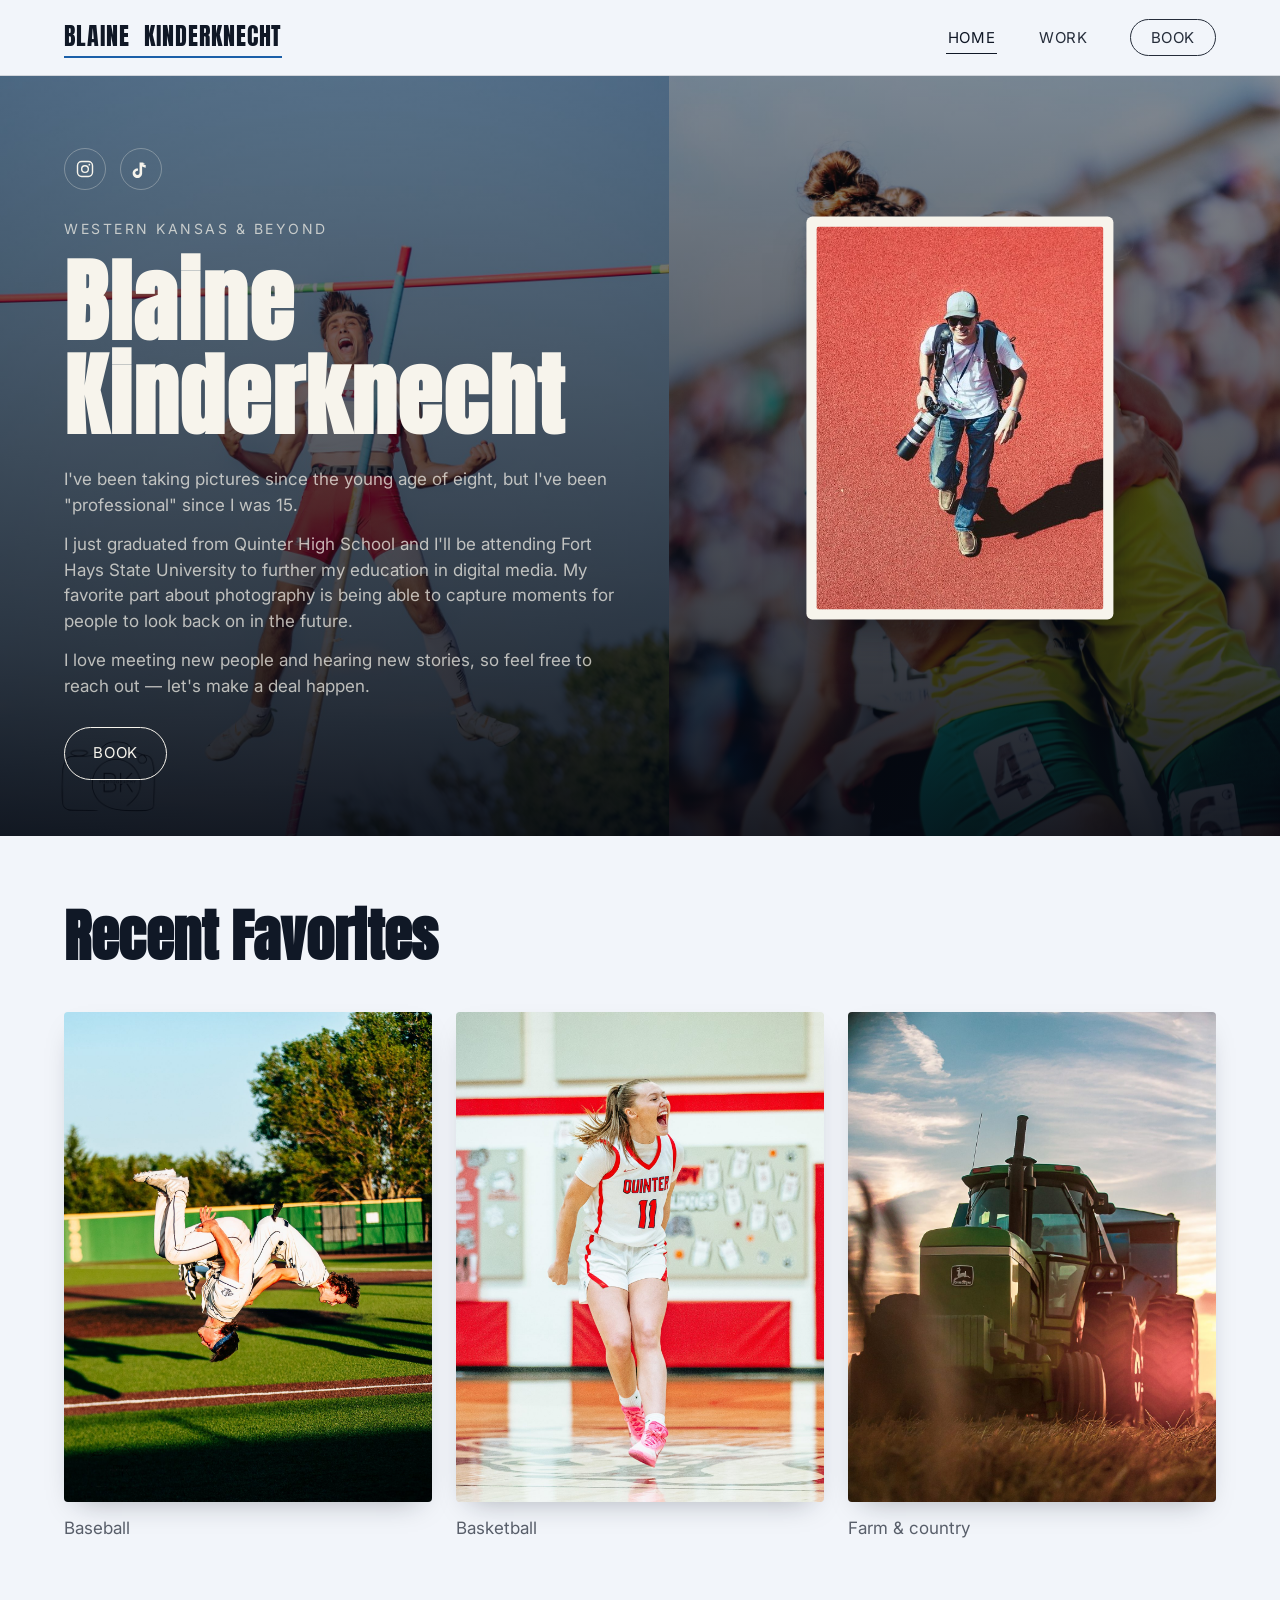
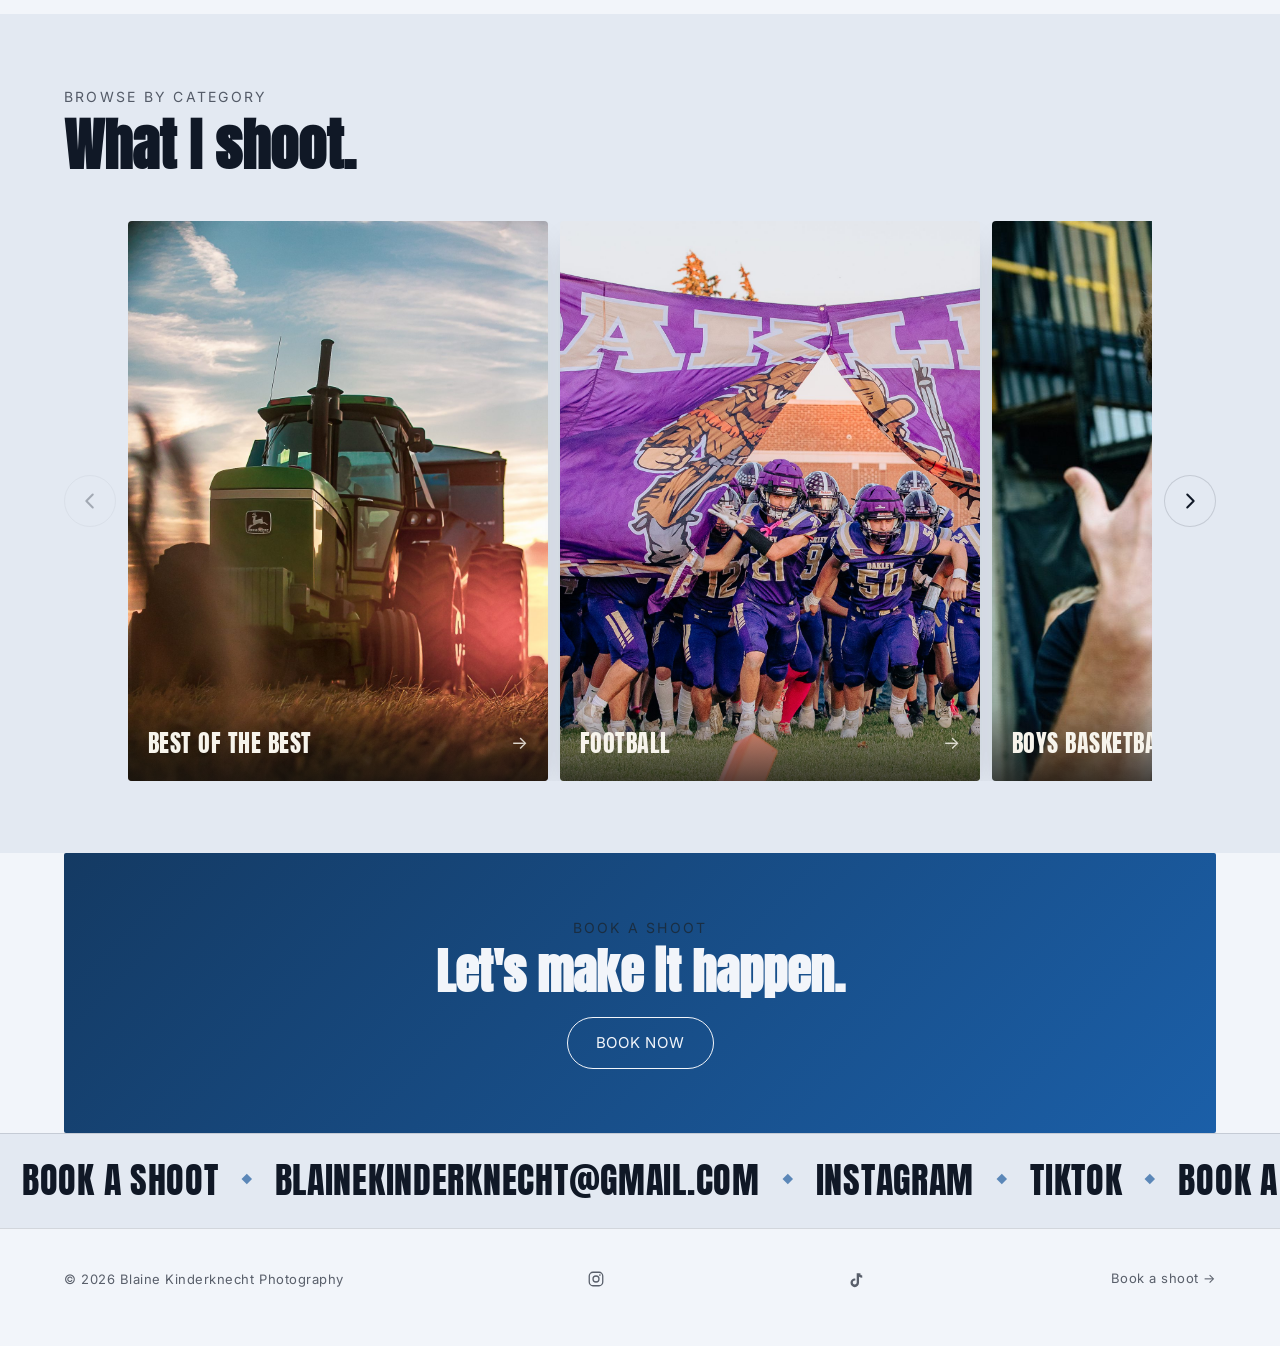
==== commit aea3d143: "Add Blaine's real bio and hero copy Replaces remaining bracketed placeholders (hero eyebrow, About b" ====
--- a/index.html
+++ b/index.html
@@ -123,7 +123,7 @@
         <svg viewBox="0 0 24 24" fill="currentColor"><path d="M16.6 5.82c-1.36-1.57-3.24-1.48-3.24-1.48h-3.09v12.4a2.592 2.592 0 0 1-2.59 2.5c-1.42 0-2.6-1.16-2.6-2.6c0-1.72 1.66-3.01 3.37-2.48V11.5c-3.45-.46-6.47 2.22-6.47 5.64c0 3.33 2.76 5.7 5.69 5.7c3.14 0 5.69-2.55 5.69-5.7V9.01a7.35 7.35 0 0 0 4.3 1.38V7.3s-1.88.09-3.24-1.48z"/></svg>
       </a>
     </nav>
-    <p id="hero-eyebrow" class="intro-eyebrow">[City] &amp; beyond</p>
+    <p id="hero-eyebrow" class="intro-eyebrow">Western Kansas &amp; beyond</p>
     <!-- Nolan-Kruske-style intro per Jack: stacked oversized name +
          bio here in the text column; the framed portrait (below) is
          positioned separately, centered over the second background
@@ -137,9 +137,9 @@
     <div class="hero-intro">
       <h1 id="hero-title" class="intro-title">Blaine Kinderknecht</h1>
       <div id="about-bio" class="intro-bio">
-        <p>[Bio paragraph 1 — how he got into it]</p>
-        <p>[Bio paragraph 2 — what he shoots now]</p>
-        <p>[Bio paragraph 3 — based in ___, available to travel]</p>
+        <p>I've been taking pictures since the young age of eight, but I've been "professional" since I was 15.</p>
+        <p>I just graduated from Quinter High School and I'll be attending Fort Hays State University to further my education in digital media. My favorite part about photography is being able to capture moments for people to look back on in the future.</p>
+        <p>I love meeting new people and hearing new stories, so feel free to reach out — let's make a deal happen.</p>
       </div>
       <a href="contact.html" class="btn">Book</a>
     </div>
@@ -206,7 +206,7 @@
 
 <div class="promo-band">
   <p id="book-promo-kicker" class="section-kicker">Book a shoot</p>
-  <h2 id="book-promo-heading">Available to travel. Let's shoot your game.</h2>
+  <h2 id="book-promo-heading">Let's make it happen.</h2>
   <a href="contact.html" class="btn">Book now</a>
 </div>
 
